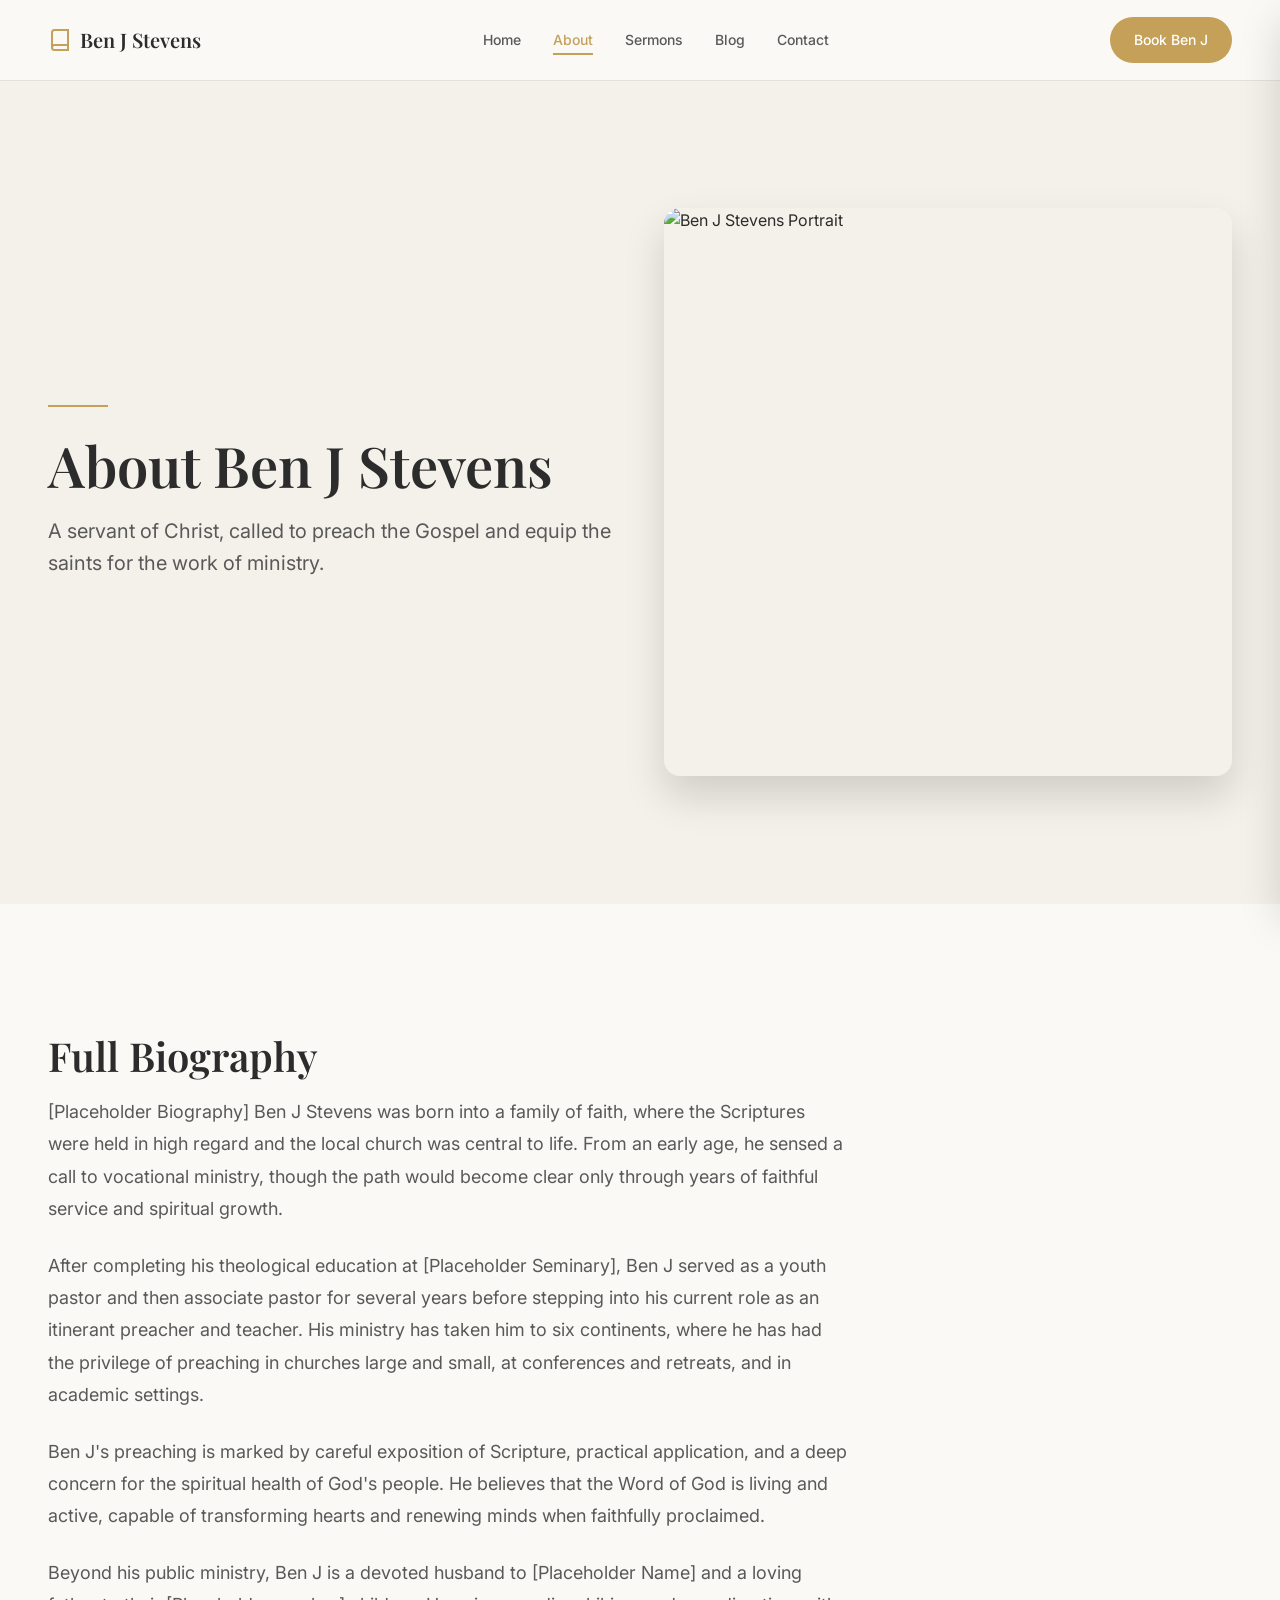
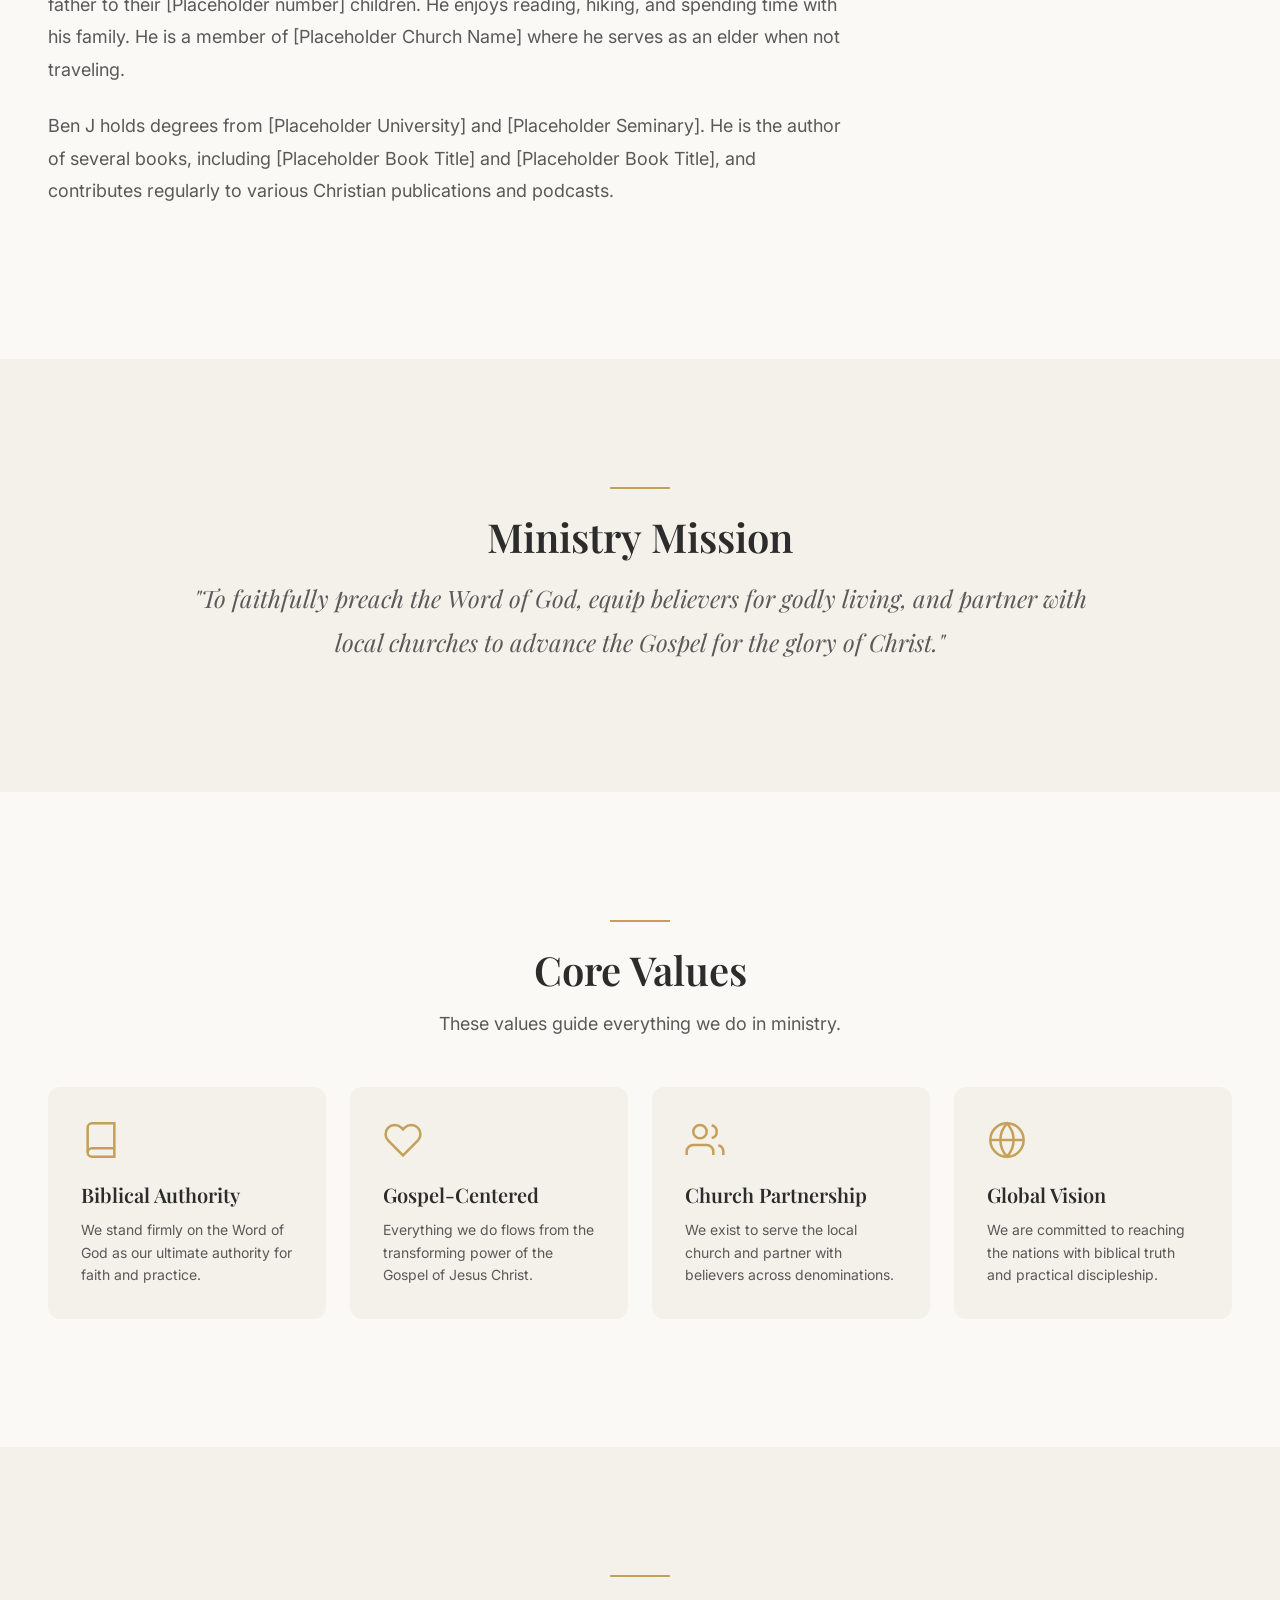
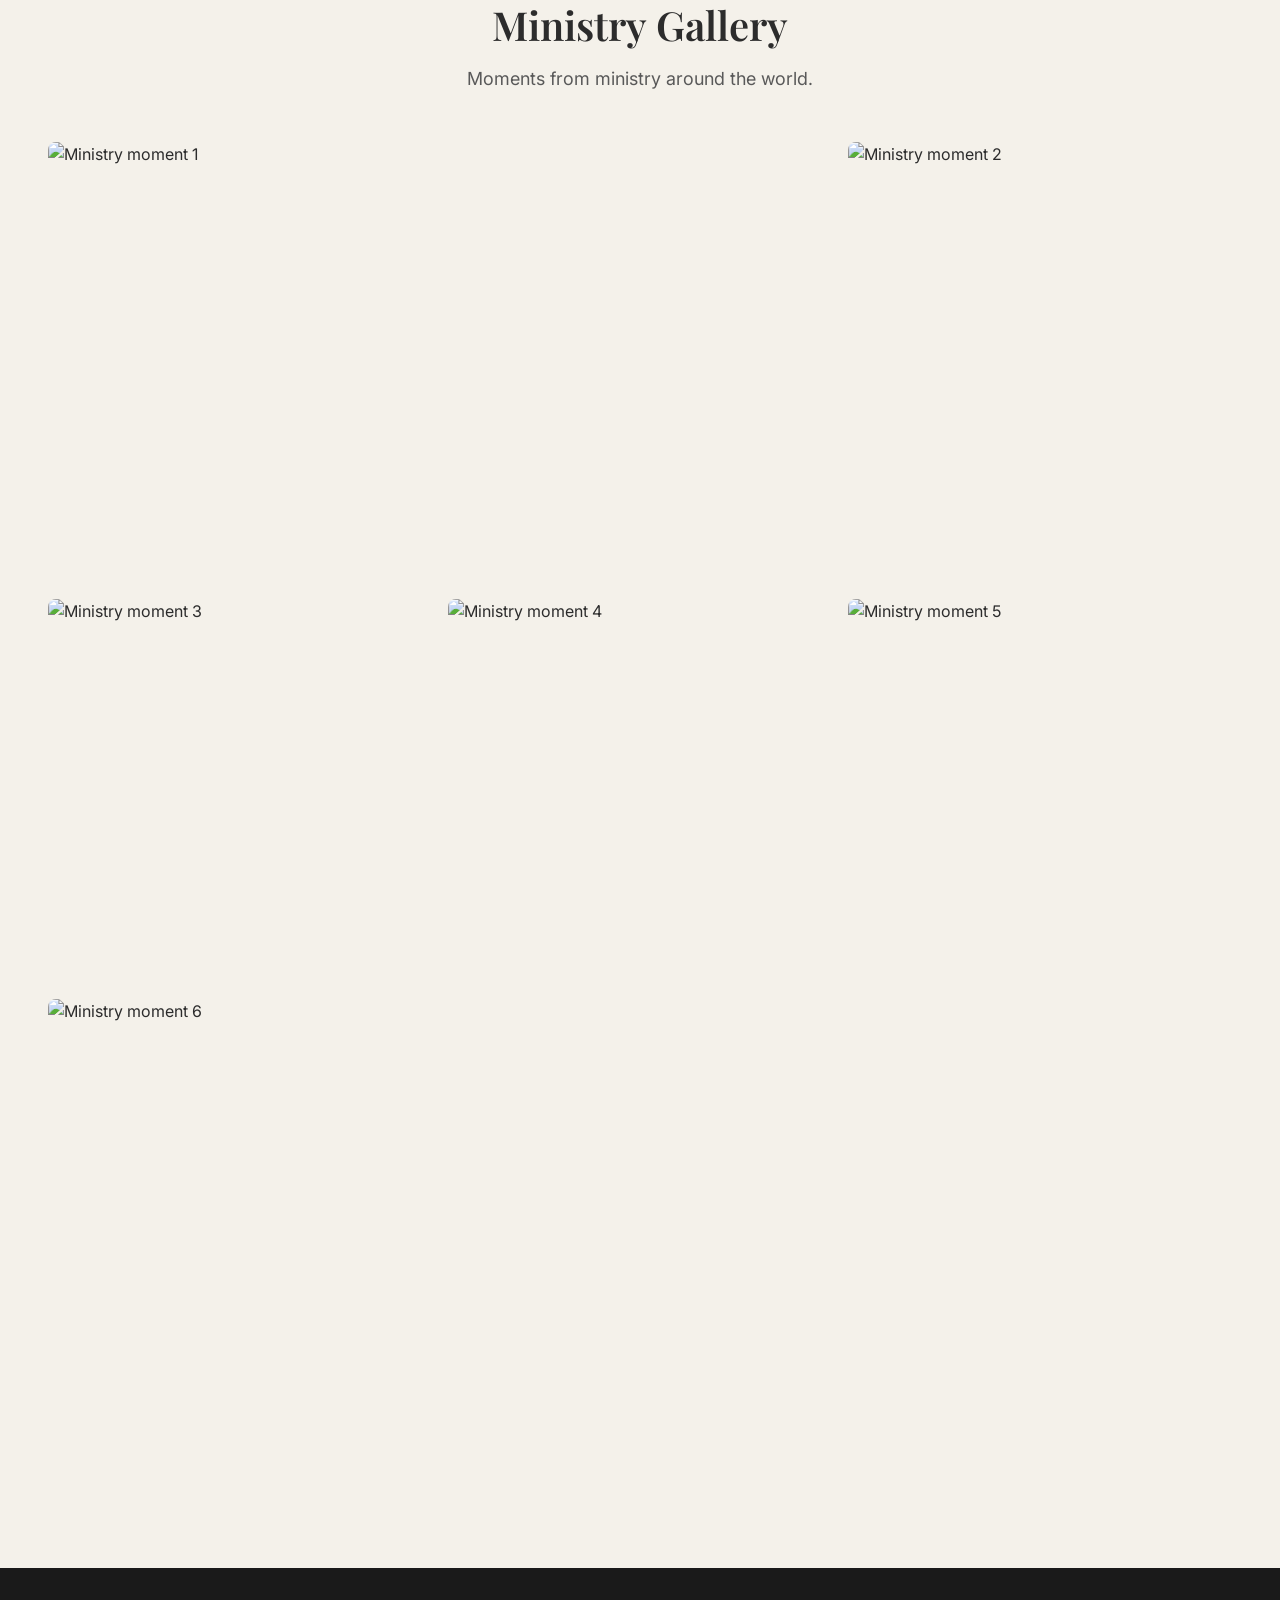
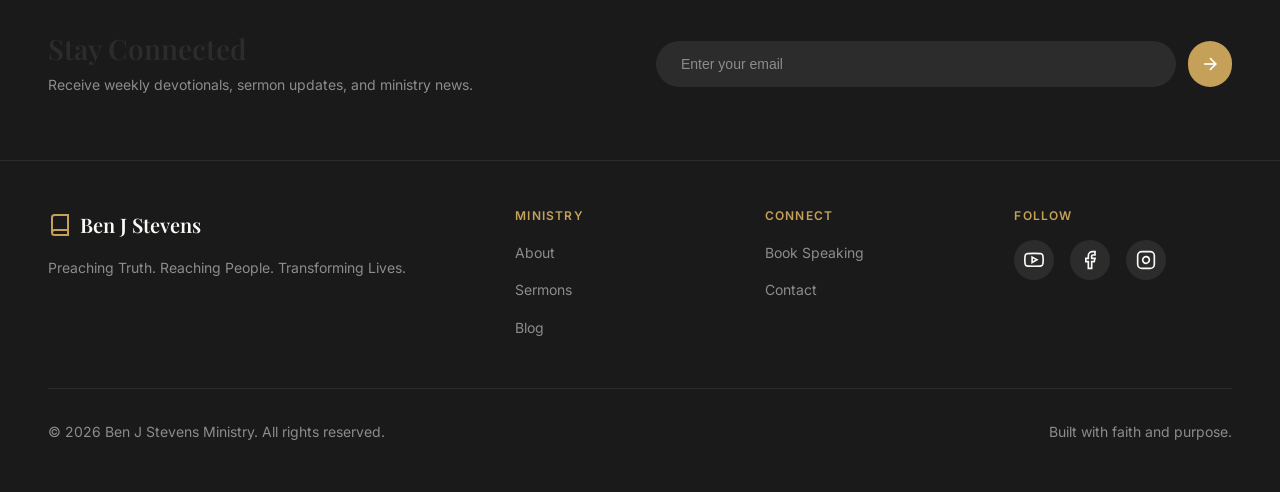
==== about.html @ 63925db5 "Add files via upload" ====
<!DOCTYPE html>
<html lang="en">
<head>
    <meta charset="UTF-8">
    <meta name="viewport" content="width=device-width, initial-scale=1.0">
    <meta name="description" content="Learn about Ben J Stevens - A servant of Christ, called to preach the Gospel and equip the saints for the work of ministry.">
    <title>About | Ben J Stevens Ministry</title>
    <link rel="stylesheet" href="styles.css">
    <link rel="preconnect" href="https://fonts.googleapis.com">
    <link rel="preconnect" href="https://fonts.gstatic.com" crossorigin>
    <link href="https://fonts.googleapis.com/css2?family=Playfair+Display:wght@400;500;600;700&family=Inter:wght@300;400;500;600;700&display=swap" rel="stylesheet">
</head>
<body>
    <!-- Header -->
    <header id="main-header" class="header header-solid">
        <div class="header-container">
            <a href="index.html" class="logo">
                <svg class="logo-icon" viewBox="0 0 24 24" fill="none" stroke="currentColor" stroke-width="2">
                    <path d="M4 19.5A2.5 2.5 0 0 1 6.5 17H20"></path>
                    <path d="M6.5 2H20v20H6.5A2.5 2.5 0 0 1 4 19.5v-15A2.5 2.5 0 0 1 6.5 2z"></path>
                </svg>
                <span>Ben J Stevens</span>
            </a>
            
            <nav class="nav-desktop">
                <a href="index.html" class="nav-link">Home</a>
                <a href="about.html" class="nav-link active">About</a>
                <a href="sermons.html" class="nav-link">Sermons</a>
                <a href="blog.html" class="nav-link">Blog</a>
                <a href="contact.html" class="nav-link">Contact</a>
            </nav>
            
            <a href="bookings.html" class="btn btn-primary btn-nav">Book Ben J</a>
            
            <button class="mobile-menu-btn" id="mobile-menu-btn" aria-label="Open menu">
                <svg viewBox="0 0 24 24" fill="none" stroke="currentColor" stroke-width="2">
                    <line x1="3" y1="12" x2="21" y2="12"></line>
                    <line x1="3" y1="6" x2="21" y2="6"></line>
                    <line x1="3" y1="18" x2="21" y2="18"></line>
                </svg>
            </button>
        </div>
    </header>
    
    <!-- Mobile Menu -->
    <div class="mobile-menu" id="mobile-menu">
        <div class="mobile-menu-content">
            <button class="mobile-menu-close" id="mobile-menu-close" aria-label="Close menu">
                <svg viewBox="0 0 24 24" fill="none" stroke="currentColor" stroke-width="2">
                    <line x1="18" y1="6" x2="6" y2="18"></line>
                    <line x1="6" y1="6" x2="18" y2="18"></line>
                </svg>
            </button>
            <nav class="mobile-nav">
                <a href="index.html" class="mobile-nav-link">Home</a>
                <a href="about.html" class="mobile-nav-link">About</a>
                <a href="sermons.html" class="mobile-nav-link">Sermons</a>
                <a href="blog.html" class="mobile-nav-link">Blog</a>
                <a href="contact.html" class="mobile-nav-link">Contact</a>
                <a href="bookings.html" class="btn btn-primary btn-full">Book Ben J</a>
            </nav>
        </div>
    </div>

    <main class="page-content">
        <!-- Hero Section -->
        <section class="page-hero bg-cream">
            <div class="container">
                <div class="page-hero-grid">
                    <div class="page-hero-content">
                        <div class="section-divider"></div>
                        <h1 class="page-title">About Ben J Stevens</h1>
                        <p class="page-subtitle">A servant of Christ, called to preach the Gospel and equip the saints for the work of ministry.</p>
                    </div>
                    <div class="page-hero-image">
                        <!-- REPLACE: Replace src with actual portrait image -->
                        <img src="images/profile-placeholder.jpg" alt="Ben J Stevens Portrait" class="hero-portrait">
                        <div class="hero-portrait-accent"></div>
                    </div>
                </div>
            </div>
        </section>

        <!-- Biography Section -->
        <section class="section bg-off-white">
            <div class="container">
                <div class="content-narrow">
                    <h2 class="section-title">Full Biography</h2>
                    <!-- REPLACE: Update biography text with actual content -->
                    <div class="prose">
                        <p>[Placeholder Biography] Ben J Stevens was born into a family of faith, where the Scriptures were held in high regard and the local church was central to life. From an early age, he sensed a call to vocational ministry, though the path would become clear only through years of faithful service and spiritual growth.</p>
                        
                        <p>After completing his theological education at [Placeholder Seminary], Ben J served as a youth pastor and then associate pastor for several years before stepping into his current role as an itinerant preacher and teacher. His ministry has taken him to six continents, where he has had the privilege of preaching in churches large and small, at conferences and retreats, and in academic settings.</p>
                        
                        <p>Ben J's preaching is marked by careful exposition of Scripture, practical application, and a deep concern for the spiritual health of God's people. He believes that the Word of God is living and active, capable of transforming hearts and renewing minds when faithfully proclaimed.</p>
                        
                        <p>Beyond his public ministry, Ben J is a devoted husband to [Placeholder Name] and a loving father to their [Placeholder number] children. He enjoys reading, hiking, and spending time with his family. He is a member of [Placeholder Church Name] where he serves as an elder when not traveling.</p>
                        
                        <p>Ben J holds degrees from [Placeholder University] and [Placeholder Seminary]. He is the author of several books, including [Placeholder Book Title] and [Placeholder Book Title], and contributes regularly to various Christian publications and podcasts.</p>
                    </div>
                </div>
            </div>
        </section>

        <!-- Mission Section -->
        <section class="section bg-cream">
            <div class="container">
                <div class="mission-content">
                    <div class="section-divider center"></div>
                    <h2 class="section-title center">Ministry Mission</h2>
                    <!-- REPLACE: Update mission statement if needed -->
                    <blockquote class="mission-quote">
                        "To faithfully preach the Word of God, equip believers for godly living, and partner with local churches to advance the Gospel for the glory of Christ."
                    </blockquote>
                </div>
            </div>
        </section>

        <!-- Values Section -->
        <section class="section bg-off-white">
            <div class="container">
                <div class="section-header">
                    <div class="section-divider center"></div>
                    <h2 class="section-title center">Core Values</h2>
                    <p class="section-subtitle">These values guide everything we do in ministry.</p>
                </div>
                
                <div class="values-grid">
                    <div class="value-card">
                        <svg class="value-icon" viewBox="0 0 24 24" fill="none" stroke="currentColor" stroke-width="1.5">
                            <path d="M4 19.5A2.5 2.5 0 0 1 6.5 17H20"></path>
                            <path d="M6.5 2H20v20H6.5A2.5 2.5 0 0 1 4 19.5v-15A2.5 2.5 0 0 1 6.5 2z"></path>
                        </svg>
                        <h3 class="value-title">Biblical Authority</h3>
                        <p class="value-text">We stand firmly on the Word of God as our ultimate authority for faith and practice.</p>
                    </div>
                    <div class="value-card">
                        <svg class="value-icon" viewBox="0 0 24 24" fill="none" stroke="currentColor" stroke-width="1.5">
                            <path d="M20.84 4.61a5.5 5.5 0 0 0-7.78 0L12 5.67l-1.06-1.06a5.5 5.5 0 0 0-7.78 7.78l1.06 1.06L12 21.23l7.78-7.78 1.06-1.06a5.5 5.5 0 0 0 0-7.78z"></path>
                        </svg>
                        <h3 class="value-title">Gospel-Centered</h3>
                        <p class="value-text">Everything we do flows from the transforming power of the Gospel of Jesus Christ.</p>
                    </div>
                    <div class="value-card">
                        <svg class="value-icon" viewBox="0 0 24 24" fill="none" stroke="currentColor" stroke-width="1.5">
                            <path d="M17 21v-2a4 4 0 0 0-4-4H5a4 4 0 0 0-4 4v2"></path>
                            <circle cx="9" cy="7" r="4"></circle>
                            <path d="M23 21v-2a4 4 0 0 0-3-3.87"></path>
                            <path d="M16 3.13a4 4 0 0 1 0 7.75"></path>
                        </svg>
                        <h3 class="value-title">Church Partnership</h3>
                        <p class="value-text">We exist to serve the local church and partner with believers across denominations.</p>
                    </div>
                    <div class="value-card">
                        <svg class="value-icon" viewBox="0 0 24 24" fill="none" stroke="currentColor" stroke-width="1.5">
                            <circle cx="12" cy="12" r="10"></circle>
                            <line x1="2" y1="12" x2="22" y2="12"></line>
                            <path d="M12 2a15.3 15.3 0 0 1 4 10 15.3 15.3 0 0 1-4 10 15.3 15.3 0 0 1-4-10 15.3 15.3 0 0 1 4-10z"></path>
                        </svg>
                        <h3 class="value-title">Global Vision</h3>
                        <p class="value-text">We are committed to reaching the nations with biblical truth and practical discipleship.</p>
                    </div>
                </div>
            </div>
        </section>

        <!-- Gallery Section -->
        <section class="section bg-cream">
            <div class="container">
                <div class="section-header">
                    <div class="section-divider center"></div>
                    <h2 class="section-title center">Ministry Gallery</h2>
                    <p class="section-subtitle">Moments from ministry around the world.</p>
                </div>
                
                <!-- REPLACE: Replace all gallery images with actual ministry photos -->
                <div class="gallery-grid">
                    <div class="gallery-item gallery-wide">
                        <img src="images/gallery-1.jpg" alt="Ministry moment 1">
                    </div>
                    <div class="gallery-item">
                        <img src="images/gallery-2.jpg" alt="Ministry moment 2">
                    </div>
                    <div class="gallery-item">
                        <img src="images/gallery-3.jpg" alt="Ministry moment 3">
                    </div>
                    <div class="gallery-item">
                        <img src="images/gallery-4.jpg" alt="Ministry moment 4">
                    </div>
                    <div class="gallery-item">
                        <img src="images/gallery-5.jpg" alt="Ministry moment 5">
                    </div>
                    <div class="gallery-item gallery-wide">
                        <img src="images/gallery-6.jpg" alt="Ministry moment 6">
                    </div>
                </div>
            </div>
        </section>
    </main>

    <!-- Footer -->
    <footer class="footer">
        <div class="footer-newsletter">
            <div class="container">
                <div class="newsletter-grid">
                    <div class="newsletter-content">
                        <h3 class="newsletter-title">Stay Connected</h3>
                        <p class="newsletter-text">Receive weekly devotionals, sermon updates, and ministry news.</p>
                    </div>
                    <form class="newsletter-form" id="footer-newsletter-form">
                        <input type="email" placeholder="Enter your email" class="newsletter-input" required>
                        <button type="submit" class="btn btn-primary btn-icon-only" aria-label="Subscribe">
                            <svg viewBox="0 0 24 24" fill="none" stroke="currentColor" stroke-width="2">
                                <line x1="5" y1="12" x2="19" y2="12"></line>
                                <polyline points="12 5 19 12 12 19"></polyline>
                            </svg>
                        </button>
                    </form>
                </div>
            </div>
        </div>
        
        <div class="footer-main">
            <div class="container">
                <div class="footer-grid">
                    <div class="footer-brand">
                        <a href="index.html" class="footer-logo">
                            <svg class="logo-icon" viewBox="0 0 24 24" fill="none" stroke="currentColor" stroke-width="2">
                                <path d="M4 19.5A2.5 2.5 0 0 1 6.5 17H20"></path>
                                <path d="M6.5 2H20v20H6.5A2.5 2.5 0 0 1 4 19.5v-15A2.5 2.5 0 0 1 6.5 2z"></path>
                            </svg>
                            <span>Ben J Stevens</span>
                        </a>
                        <p class="footer-tagline">Preaching Truth. Reaching People. Transforming Lives.</p>
                    </div>
                    
                    <div class="footer-links">
                        <h4 class="footer-heading">Ministry</h4>
                        <ul>
                            <li><a href="about.html">About</a></li>
                            <li><a href="sermons.html">Sermons</a></li>
                            <li><a href="blog.html">Blog</a></li>
                        </ul>
                    </div>
                    
                    <div class="footer-links">
                        <h4 class="footer-heading">Connect</h4>
                        <ul>
                            <li><a href="bookings.html">Book Speaking</a></li>
                            <li><a href="contact.html">Contact</a></li>
                        </ul>
                    </div>
                    
                    <div class="footer-social">
                        <h4 class="footer-heading">Follow</h4>
                        <div class="social-links">
                            <a href="https://youtube.com" target="_blank" rel="noopener noreferrer" class="social-link" aria-label="YouTube">
                                <svg viewBox="0 0 24 24" fill="none" stroke="currentColor" stroke-width="2">
                                    <path d="M22.54 6.42a2.78 2.78 0 0 0-1.94-2C18.88 4 12 4 12 4s-6.88 0-8.6.46a2.78 2.78 0 0 0-1.94 2A29 29 0 0 0 1 11.75a29 29 0 0 0 .46 5.33A2.78 2.78 0 0 0 3.4 19c1.72.46 8.6.46 8.6.46s6.88 0 8.6-.46a2.78 2.78 0 0 0 1.94-2 29 29 0 0 0 .46-5.25 29 29 0 0 0-.46-5.33z"></path>
                                    <polygon points="9.75 15.02 15.5 11.75 9.75 8.48 9.75 15.02"></polygon>
                                </svg>
                            </a>
                            <a href="https://facebook.com" target="_blank" rel="noopener noreferrer" class="social-link" aria-label="Facebook">
                                <svg viewBox="0 0 24 24" fill="none" stroke="currentColor" stroke-width="2">
                                    <path d="M18 2h-3a5 5 0 0 0-5 5v3H7v4h3v8h4v-8h3l1-4h-4V7a1 1 0 0 1 1-1h3z"></path>
                                </svg>
                            </a>
                            <a href="https://instagram.com" target="_blank" rel="noopener noreferrer" class="social-link" aria-label="Instagram">
                                <svg viewBox="0 0 24 24" fill="none" stroke="currentColor" stroke-width="2">
                                    <rect x="2" y="2" width="20" height="20" rx="5" ry="5"></rect>
                                    <path d="M16 11.37A4 4 0 1 1 12.63 8 4 4 0 0 1 16 11.37z"></path>
                                    <line x1="17.5" y1="6.5" x2="17.51" y2="6.5"></line>
                                </svg>
                            </a>
                        </div>
                    </div>
                </div>
                
                <div class="footer-bottom">
                    <p>&copy; <span id="current-year"></span> Ben J Stevens Ministry. All rights reserved.</p>
                    <p>Built with faith and purpose.</p>
                </div>
            </div>
        </div>
    </footer>

    <div id="toast-container"></div>
    <script src="script.js"></script>
</body>
</html>
---- styles.css ----
/* ============================================
   BEN J STEVENS MINISTRY - STYLES.CSS
   ============================================ */

/* === CSS Variables === */
:root {
    --gold: #C5A059;
    --gold-dark: #B08D45;
    --warm-stone: #E6E1D6;
    --off-white: #FAF9F6;
    --cream: #F4F1EA;
    --charcoal: #1A1A1A;
    --text-primary: #2C2C2C;
    --text-secondary: #595959;
    --text-muted: #8C8C8C;
    --white: #ffffff;
    --border: #E6E1D6;
    
    --font-serif: 'Playfair Display', Georgia, serif;
    --font-sans: 'Inter', -apple-system, BlinkMacSystemFont, sans-serif;
    
    --shadow-sm: 0 1px 2px rgba(0, 0, 0, 0.05);
    --shadow-md: 0 4px 6px rgba(0, 0, 0, 0.07);
    --shadow-lg: 0 10px 25px rgba(0, 0, 0, 0.1);
    --shadow-xl: 0 20px 40px rgba(0, 0, 0, 0.15);
}

/* === Reset & Base === */
*, *::before, *::after {
    box-sizing: border-box;
    margin: 0;
    padding: 0;
}

html {
    scroll-behavior: smooth;
}

body {
    font-family: var(--font-sans);
    font-size: 16px;
    line-height: 1.6;
    color: var(--text-primary);
    background-color: var(--off-white);
    -webkit-font-smoothing: antialiased;
    -moz-osx-font-smoothing: grayscale;
}

h1, h2, h3, h4, h5, h6 {
    font-family: var(--font-serif);
    font-weight: 600;
    line-height: 1.2;
    color: var(--text-primary);
}

a {
    color: inherit;
    text-decoration: none;
}

img {
    max-width: 100%;
    height: auto;
    display: block;
}

ul {
    list-style: none;
}

/* === Utilities === */
.container {
    max-width: 1280px;
    margin: 0 auto;
    padding: 0 1.5rem;
}

@media (min-width: 768px) {
    .container {
        padding: 0 3rem;
    }
}

.text-center { text-align: center; }
.text-gold { color: var(--gold); }

.bg-off-white { background-color: var(--off-white); }
.bg-cream { background-color: var(--cream); }
.bg-charcoal { background-color: var(--charcoal); }

.section {
    padding: 5rem 0;
}

@media (min-width: 768px) {
    .section {
        padding: 8rem 0;
    }
}

.section-divider {
    width: 60px;
    height: 2px;
    background-color: var(--gold);
    margin-bottom: 1.5rem;
}

.section-divider.center {
    margin-left: auto;
    margin-right: auto;
}

.section-title {
    font-size: 2rem;
    margin-bottom: 1rem;
}

@media (min-width: 768px) {
    .section-title {
        font-size: 2.5rem;
    }
}

.section-title.center {
    text-align: center;
}

.section-subtitle {
    font-size: 1.125rem;
    color: var(--text-secondary);
    max-width: 600px;
    text-align: center;
    margin: 0 auto;
}

.section-header {
    margin-bottom: 3rem;
}

.section-cta {
    text-align: center;
    margin-top: 3rem;
}

/* === Animations === */
@keyframes fadeInUp {
    from {
        opacity: 0;
        transform: translateY(20px);
    }
    to {
        opacity: 1;
        transform: translateY(0);
    }
}

.animate-fade-in {
    animation: fadeInUp 0.6s ease-out forwards;
}

.delay-1 { animation-delay: 0.1s; }
.delay-2 { animation-delay: 0.2s; }
.delay-3 { animation-delay: 0.3s; }

/* === Buttons === */
.btn {
    display: inline-flex;
    align-items: center;
    justify-content: center;
    gap: 0.5rem;
    padding: 0.75rem 1.5rem;
    font-family: var(--font-sans);
    font-size: 0.875rem;
    font-weight: 500;
    border-radius: 9999px;
    border: none;
    cursor: pointer;
    transition: background-color 0.3s ease, transform 0.3s ease, box-shadow 0.3s ease;
}

.btn-primary {
    background-color: var(--gold);
    color: var(--white);
}

.btn-primary:hover {
    background-color: var(--gold-dark);
    transform: scale(1.02);
}

.btn-outline {
    background-color: transparent;
    border: 2px solid var(--gold);
    color: var(--gold);
}

.btn-outline:hover {
    background-color: var(--gold);
    color: var(--white);
}

.btn-lg {
    padding: 1rem 2rem;
    font-size: 1rem;
}

.btn-full {
    width: 100%;
}

.btn-nav {
    display: none;
}

@media (min-width: 768px) {
    .btn-nav {
        display: inline-flex;
    }
}

.btn-icon {
    width: 1.25rem;
    height: 1.25rem;
}

.btn-icon-right {
    width: 1.25rem;
    height: 1.25rem;
    transition: transform 0.3s ease;
}

.btn:hover .btn-icon-right {
    transform: translateX(4px);
}

.btn-icon-only {
    padding: 0.75rem;
}

.btn-icon-only svg {
    width: 1.25rem;
    height: 1.25rem;
}

.btn-lift:hover {
    transform: translateY(-2px);
    box-shadow: 0 8px 25px rgba(197, 160, 89, 0.3);
}

/* === Header === */
.header {
    position: fixed;
    top: 0;
    left: 0;
    right: 0;
    z-index: 100;
    transition: background-color 0.3s ease, box-shadow 0.3s ease;
}

.header.scrolled,
.header-solid {
    background-color: rgba(250, 249, 246, 0.95);
    backdrop-filter: blur(12px);
    -webkit-backdrop-filter: blur(12px);
    box-shadow: 0 1px 0 var(--border);
}

.header-container {
    max-width: 1280px;
    margin: 0 auto;
    padding: 0 1.5rem;
    display: flex;
    align-items: center;
    justify-content: space-between;
    height: 80px;
}

@media (min-width: 768px) {
    .header-container {
        padding: 0 3rem;
    }
}

.logo {
    display: flex;
    align-items: center;
    gap: 0.5rem;
}

.logo-icon {
    width: 24px;
    height: 24px;
    color: var(--gold);
    transition: transform 0.3s ease;
}

.logo:hover .logo-icon {
    transform: scale(1.1);
}

.logo span {
    font-family: var(--font-serif);
    font-size: 1.25rem;
    font-weight: 600;
    color: var(--text-primary);
}

.nav-desktop {
    display: none;
    align-items: center;
    gap: 2rem;
}

@media (min-width: 768px) {
    .nav-desktop {
        display: flex;
    }
}

.nav-link {
    font-size: 0.875rem;
    font-weight: 500;
    color: var(--text-secondary);
    position: relative;
    transition: color 0.3s ease;
}

.nav-link:hover,
.nav-link.active {
    color: var(--gold);
}

.nav-link::after {
    content: '';
    position: absolute;
    bottom: -4px;
    left: 0;
    width: 0;
    height: 2px;
    background-color: var(--gold);
    transition: width 0.3s ease;
}

.nav-link:hover::after,
.nav-link.active::after {
    width: 100%;
}

.mobile-menu-btn {
    display: flex;
    align-items: center;
    justify-content: center;
    width: 40px;
    height: 40px;
    background: none;
    border: none;
    cursor: pointer;
}

@media (min-width: 768px) {
    .mobile-menu-btn {
        display: none;
    }
}

.mobile-menu-btn svg {
    width: 24px;
    height: 24px;
    color: var(--text-primary);
}

/* === Mobile Menu === */
.mobile-menu {
    position: fixed;
    top: 0;
    right: 0;
    bottom: 0;
    width: 280px;
    background-color: var(--off-white);
    z-index: 200;
    transform: translateX(100%);
    transition: transform 0.3s ease;
    box-shadow: var(--shadow-xl);
}

.mobile-menu.open {
    transform: translateX(0);
}

.mobile-menu-content {
    padding: 2rem 1.5rem;
}

.mobile-menu-close {
    position: absolute;
    top: 1rem;
    right: 1rem;
    width: 40px;
    height: 40px;
    display: flex;
    align-items: center;
    justify-content: center;
    background: none;
    border: none;
    cursor: pointer;
}

.mobile-menu-close svg {
    width: 24px;
    height: 24px;
    color: var(--text-primary);
}

.mobile-nav {
    display: flex;
    flex-direction: column;
    gap: 1.5rem;
    margin-top: 3rem;
}

.mobile-nav-link {
    font-size: 1.125rem;
    font-weight: 500;
    color: var(--text-secondary);
    transition: color 0.3s ease;
}

.mobile-nav-link:hover {
    color: var(--gold);
}

.mobile-menu-overlay {
    position: fixed;
    inset: 0;
    background-color: rgba(0, 0, 0, 0.5);
    z-index: 150;
    opacity: 0;
    visibility: hidden;
    transition: opacity 0.3s ease, visibility 0.3s ease;
}

.mobile-menu-overlay.open {
    opacity: 1;
    visibility: visible;
}

/* === Hero Section === */
.hero {
    position: relative;
    min-height: 90vh;
    display: flex;
    align-items: center;
    justify-content: center;
    overflow: hidden;
    /* REPLACE: Update this background image URL */
    background-image: url('images/hero-bg.jpg');
    background-size: cover;
    background-position: center;
}

.hero-overlay {
    position: absolute;
    inset: 0;
    background: linear-gradient(
        to bottom,
        rgba(250, 249, 246, 0.1) 0%,
        rgba(250, 249, 246, 0.6) 50%,
        rgba(250, 249, 246, 0.95) 100%
    );
}

.hero-content {
    position: relative;
    z-index: 10;
    max-width: 900px;
    padding: 0 1.5rem;
    text-align: center;
}

.hero-title {
    font-size: 2.5rem;
    font-weight: 600;
    line-height: 1.1;
    margin-bottom: 1.5rem;
    letter-spacing: -0.02em;
}

@media (min-width: 768px) {
    .hero-title {
        font-size: 4rem;
    }
}

@media (min-width: 1024px) {
    .hero-title {
        font-size: 5rem;
    }
}

.hero-subtitle {
    font-size: 1.125rem;
    color: var(--text-secondary);
    max-width: 600px;
    margin: 0 auto 2.5rem;
}

@media (min-width: 768px) {
    .hero-subtitle {
        font-size: 1.25rem;
    }
}

.hero-buttons {
    display: flex;
    flex-direction: column;
    gap: 1rem;
    justify-content: center;
}

@media (min-width: 640px) {
    .hero-buttons {
        flex-direction: row;
    }
}

.scroll-indicator {
    position: absolute;
    bottom: 2rem;
    left: 50%;
    transform: translateX(-50%);
    animation: bounce 2s infinite;
}

@keyframes bounce {
    0%, 20%, 50%, 80%, 100% { transform: translateX(-50%) translateY(0); }
    40% { transform: translateX(-50%) translateY(-10px); }
    60% { transform: translateX(-50%) translateY(-5px); }
}

.scroll-mouse {
    width: 24px;
    height: 40px;
    border: 2px solid var(--gold);
    border-radius: 9999px;
    display: flex;
    justify-content: center;
    padding-top: 8px;
}

.scroll-dot {
    width: 6px;
    height: 12px;
    background-color: var(--gold);
    border-radius: 9999px;
}

/* === Bio Section === */
.bio-grid {
    display: grid;
    gap: 3rem;
    align-items: center;
}

@media (min-width: 768px) {
    .bio-grid {
        grid-template-columns: 1fr 1fr;
        gap: 5rem;
    }
}

.bio-image-wrapper {
    position: relative;
}

.bio-image {
    width: 100%;
    aspect-ratio: 4 / 5;
    object-fit: cover;
    border-radius: 1rem;
    box-shadow: var(--shadow-lg);
}

.bio-image-accent {
    position: absolute;
    bottom: -1.5rem;
    right: -1.5rem;
    width: 8rem;
    height: 8rem;
    background-color: rgba(197, 160, 89, 0.1);
    border-radius: 1rem;
    z-index: -1;
}

.bio-content {
    padding-top: 1rem;
}

.bio-text {
    font-size: 1.125rem;
    color: var(--text-secondary);
    line-height: 1.8;
    margin-bottom: 1.5rem;
}

.link-arrow {
    display: inline-flex;
    align-items: center;
    gap: 0.5rem;
    color: var(--gold);
    font-weight: 500;
    transition: gap 0.3s ease;
}

.link-arrow:hover {
    gap: 0.75rem;
}

.link-arrow-icon {
    width: 1rem;
    height: 1rem;
    transition: transform 0.3s ease;
}

.link-arrow:hover .link-arrow-icon {
    transform: translateX(4px);
}

/* === Video Section === */
.video-wrapper {
    max-width: 900px;
    margin: 0 auto;
}

.video-container {
    position: relative;
    padding-bottom: 56.25%;
    height: 0;
    overflow: hidden;
    border-radius: 1rem;
    box-shadow: var(--shadow-xl);
    background-color: var(--charcoal);
}

.video-container iframe {
    position: absolute;
    top: 0;
    left: 0;
    width: 100%;
    height: 100%;
}

.video-info {
    text-align: center;
    margin-top: 1.5rem;
}

.video-title {
    font-size: 1.5rem;
    margin-bottom: 0.5rem;
}

.video-series {
    color: var(--text-muted);
}

/* === Speaking CTA Section === */
.speaking-cta {
    position: relative;
    padding: 6rem 0;
    overflow: hidden;
    /* REPLACE: Update this background image URL */
    background-image: url('images/speaking-bg.jpg');
    background-size: cover;
    background-position: center;
}

@media (min-width: 768px) {
    .speaking-cta {
        padding: 8rem 0;
    }
}

.speaking-cta-overlay {
    position: absolute;
    inset: 0;
    background: linear-gradient(
        to bottom,
        rgba(26, 26, 26, 0.4) 0%,
        rgba(26, 26, 26, 0.7) 100%
    );
}

.speaking-cta-content {
    position: relative;
    z-index: 10;
    max-width: 900px;
    margin: 0 auto;
    padding: 0 1.5rem;
    text-align: center;
}

.speaking-cta-icon {
    width: 3rem;
    height: 3rem;
    margin: 0 auto 1.5rem;
    color: var(--gold);
}

.speaking-cta-icon svg {
    width: 100%;
    height: 100%;
}

.speaking-cta-title {
    font-size: 2rem;
    color: var(--white);
    margin-bottom: 1.5rem;
}

@media (min-width: 768px) {
    .speaking-cta-title {
        font-size: 3rem;
    }
}

.speaking-cta-text {
    font-size: 1.125rem;
    color: rgba(255, 255, 255, 0.8);
    max-width: 600px;
    margin: 0 auto 2.5rem;
}

/* === Stats Section === */
.stats-grid {
    display: grid;
    grid-template-columns: repeat(2, 1fr);
    gap: 2rem;
    text-align: center;
}

@media (min-width: 768px) {
    .stats-grid {
        grid-template-columns: repeat(4, 1fr);
    }
}

.stat-item {
    padding: 1.5rem;
}

.stat-number {
    display: block;
    font-family: var(--font-serif);
    font-size: 2.5rem;
    color: var(--gold);
    margin-bottom: 0.5rem;
}

@media (min-width: 768px) {
    .stat-number {
        font-size: 3rem;
    }
}

.stat-label {
    color: var(--text-secondary);
    font-size: 0.875rem;
}

/* === Footer === */
.footer {
    background-color: var(--charcoal);
    color: var(--off-white);
}

.footer-newsletter {
    border-bottom: 1px solid #2C2C2C;
    padding: 4rem 0;
}

.newsletter-grid {
    display: grid;
    gap: 2rem;
    align-items: center;
}

@media (min-width: 768px) {
    .newsletter-grid {
        grid-template-columns: 1fr 1fr;
    }
}

.newsletter-title {
    font-size: 1.5rem;
    margin-bottom: 0.5rem;
}

@media (min-width: 768px) {
    .newsletter-title {
        font-size: 1.75rem;
    }
}

.newsletter-text {
    color: var(--text-muted);
    font-size: 0.875rem;
}

.newsletter-form {
    display: flex;
    gap: 0.75rem;
}

.newsletter-input {
    flex: 1;
    padding: 0.875rem 1.5rem;
    background-color: #2C2C2C;
    border: 1px solid #2C2C2C;
    border-radius: 9999px;
    color: var(--off-white);
    font-size: 0.875rem;
    transition: border-color 0.3s ease;
}

.newsletter-input::placeholder {
    color: var(--text-muted);
}

.newsletter-input:focus {
    outline: none;
    border-color: var(--gold);
}

.footer-main {
    padding: 3rem 0;
}

.footer-grid {
    display: grid;
    grid-template-columns: repeat(2, 1fr);
    gap: 2rem;
}

@media (min-width: 768px) {
    .footer-grid {
        grid-template-columns: 2fr 1fr 1fr 1fr;
    }
}

.footer-brand {
    grid-column: span 2;
}

@media (min-width: 768px) {
    .footer-brand {
        grid-column: span 1;
    }
}

.footer-logo {
    display: inline-flex;
    align-items: center;
    gap: 0.5rem;
    margin-bottom: 1rem;
}

.footer-logo .logo-icon {
    color: var(--gold);
}

.footer-logo span {
    font-family: var(--font-serif);
    font-size: 1.25rem;
    font-weight: 600;
}

.footer-tagline {
    color: var(--text-muted);
    font-size: 0.875rem;
}

.footer-heading {
    font-family: var(--font-sans);
    font-size: 0.75rem;
    font-weight: 600;
    text-transform: uppercase;
    letter-spacing: 0.1em;
    color: var(--gold);
    margin-bottom: 1rem;
}

.footer-links ul {
    display: flex;
    flex-direction: column;
    gap: 0.75rem;
}

.footer-links a {
    color: var(--text-muted);
    font-size: 0.875rem;
    transition: color 0.3s ease;
}

.footer-links a:hover {
    color: var(--off-white);
}

.social-links {
    display: flex;
    gap: 1rem;
}

.social-link {
    width: 40px;
    height: 40px;
    display: flex;
    align-items: center;
    justify-content: center;
    background-color: #2C2C2C;
    border-radius: 50%;
    transition: background-color 0.3s ease;
}

.social-link:hover {
    background-color: var(--gold);
}

.social-link svg {
    width: 20px;
    height: 20px;
}

.footer-bottom {
    border-top: 1px solid #2C2C2C;
    margin-top: 3rem;
    padding-top: 2rem;
    display: flex;
    flex-direction: column;
    gap: 0.5rem;
    text-align: center;
}

@media (min-width: 768px) {
    .footer-bottom {
        flex-direction: row;
        justify-content: space-between;
    }
}

.footer-bottom p {
    color: var(--text-muted);
    font-size: 0.875rem;
}

/* === Toast Notifications === */
#toast-container {
    position: fixed;
    bottom: 1.5rem;
    right: 1.5rem;
    z-index: 1000;
    display: flex;
    flex-direction: column;
    gap: 0.75rem;
}

.toast {
    background-color: var(--off-white);
    border: 1px solid var(--border);
    border-radius: 0.5rem;
    padding: 1rem 1.5rem;
    box-shadow: var(--shadow-lg);
    max-width: 350px;
    animation: slideIn 0.3s ease;
}

@keyframes slideIn {
    from {
        opacity: 0;
        transform: translateX(100%);
    }
    to {
        opacity: 1;
        transform: translateX(0);
    }
}

.toast-title {
    font-weight: 600;
    color: var(--text-primary);
    margin-bottom: 0.25rem;
}

.toast-message {
    font-size: 0.875rem;
    color: var(--text-secondary);
}

/* === Page Content === */
.page-content {
    padding-top: 80px;
}

.page-hero {
    padding: 5rem 0;
}

@media (min-width: 768px) {
    .page-hero {
        padding: 8rem 0;
    }
}

.page-hero-simple {
    padding: 4rem 0;
}

@media (min-width: 768px) {
    .page-hero-simple {
        padding: 6rem 0;
    }
}

.page-hero-grid {
    display: grid;
    gap: 3rem;
    align-items: center;
}

@media (min-width: 768px) {
    .page-hero-grid {
        grid-template-columns: 1fr 1fr;
    }
}

.page-title {
    font-size: 2.5rem;
    margin-bottom: 1rem;
}

@media (min-width: 768px) {
    .page-title {
        font-size: 3.5rem;
    }
}

.page-subtitle {
    font-size: 1.125rem;
    color: var(--text-secondary);
}

@media (min-width: 768px) {
    .page-subtitle {
        font-size: 1.25rem;
    }
}

.hero-portrait {
    width: 100%;
    aspect-ratio: 1;
    object-fit: cover;
    border-radius: 1rem;
    box-shadow: var(--shadow-xl);
}

.hero-portrait-accent {
    position: absolute;
    bottom: -1rem;
    left: -1rem;
    width: 6rem;
    height: 6rem;
    background-color: rgba(197, 160, 89, 0.2);
    border-radius: 0.75rem;
    z-index: -1;
}

/* === About Page === */
.content-narrow {
    max-width: 800px;
}

.prose {
    font-size: 1.125rem;
    color: var(--text-secondary);
    line-height: 1.8;
}

.prose p {
    margin-bottom: 1.5rem;
}

.mission-content {
    max-width: 900px;
    margin: 0 auto;
    text-align: center;
}

.mission-quote {
    font-family: var(--font-serif);
    font-size: 1.25rem;
    font-style: italic;
    color: var(--text-secondary);
    line-height: 1.8;
}

@media (min-width: 768px) {
    .mission-quote {
        font-size: 1.5rem;
    }
}

.values-grid {
    display: grid;
    gap: 1.5rem;
}

@media (min-width: 768px) {
    .values-grid {
        grid-template-columns: repeat(2, 1fr);
    }
}

@media (min-width: 1024px) {
    .values-grid {
        grid-template-columns: repeat(4, 1fr);
    }
}

.value-card {
    background-color: var(--cream);
    padding: 2rem;
    border-radius: 0.75rem;
    border: 1px solid transparent;
    transition: border-color 0.3s ease;
}

.value-card:hover {
    border-color: rgba(197, 160, 89, 0.2);
}

.value-icon {
    width: 2.5rem;
    height: 2.5rem;
    color: var(--gold);
    margin-bottom: 1rem;
}

.value-title {
    font-size: 1.25rem;
    margin-bottom: 0.75rem;
}

.value-text {
    color: var(--text-secondary);
    font-size: 0.875rem;
    line-height: 1.6;
}

.gallery-grid {
    display: grid;
    grid-template-columns: repeat(2, 1fr);
    gap: 1rem;
}

@media (min-width: 768px) {
    .gallery-grid {
        grid-template-columns: repeat(3, 1fr);
    }
}

.gallery-item {
    border-radius: 0.5rem;
    overflow: hidden;
}

.gallery-item img {
    width: 100%;
    height: 100%;
    object-fit: cover;
    transition: transform 0.5s ease;
}

.gallery-item:hover img {
    transform: scale(1.05);
}

.gallery-item.gallery-wide {
    grid-column: span 2;
}

.gallery-item:not(.gallery-wide) {
    aspect-ratio: 1;
}

.gallery-wide {
    aspect-ratio: 16 / 9;
}

/* === Sermons Page === */
.filter-section {
    padding: 2rem 0;
    border-bottom: 1px solid var(--border);
}

.filter-tabs {
    display: flex;
    flex-wrap: wrap;
    gap: 0.5rem;
    justify-content: center;
}

.filter-btn {
    padding: 0.5rem 1.5rem;
    font-family: var(--font-sans);
    font-size: 0.875rem;
    font-weight: 500;
    background-color: transparent;
    border: none;
    border-radius: 9999px;
    cursor: pointer;
    color: var(--text-secondary);
    transition: background-color 0.3s ease, color 0.3s ease;
}

.filter-btn:hover {
    background-color: var(--warm-stone);
    color: var(--text-primary);
}

.filter-btn.active {
    background-color: var(--gold);
    color: var(--white);
}

.sermons-grid {
    display: grid;
    gap: 2rem;
}

@media (min-width: 768px) {
    .sermons-grid {
        grid-template-columns: repeat(2, 1fr);
    }
}

@media (min-width: 1024px) {
    .sermons-grid {
        grid-template-columns: repeat(3, 1fr);
    }
}

.sermon-card {
    background-color: var(--white);
    border-radius: 0.75rem;
    overflow: hidden;
    border: 1px solid var(--border);
    transition: border-color 0.3s ease, box-shadow 0.3s ease;
    cursor: pointer;
}

.sermon-card:hover {
    border-color: rgba(197, 160, 89, 0.5);
    box-shadow: 0 8px 30px rgba(0, 0, 0, 0.06);
}

.sermon-thumbnail {
    position: relative;
    aspect-ratio: 16 / 9;
    overflow: hidden;
}

.sermon-thumbnail img {
    width: 100%;
    height: 100%;
    object-fit: cover;
    transition: transform 0.5s ease;
}

.sermon-card:hover .sermon-thumbnail img {
    transform: scale(1.05);
}

.sermon-play-overlay {
    position: absolute;
    inset: 0;
    background-color: rgba(0, 0, 0, 0.3);
    display: flex;
    align-items: center;
    justify-content: center;
    opacity: 0;
    transition: opacity 0.3s ease;
}

.sermon-card:hover .sermon-play-overlay {
    opacity: 1;
}

.sermon-play-overlay svg {
    width: 4rem;
    height: 4rem;
    color: var(--white);
}

.sermon-badge {
    position: absolute;
    top: 0.75rem;
    left: 0.75rem;
    padding: 0.25rem 0.75rem;
    background-color: var(--gold);
    color: var(--white);
    font-size: 0.75rem;
    font-weight: 500;
    border-radius: 9999px;
    text-transform: capitalize;
}

.sermon-content {
    padding: 1.5rem;
}

.sermon-series {
    color: var(--gold);
    font-size: 0.875rem;
    font-weight: 500;
    margin-bottom: 0.5rem;
}

.sermon-title {
    font-size: 1.25rem;
    margin-bottom: 0.75rem;
    transition: color 0.3s ease;
}

.sermon-card:hover .sermon-title {
    color: var(--gold);
}

.sermon-meta,
.post-meta {
    display: flex;
    gap: 1rem;
    color: var(--text-muted);
    font-size: 0.875rem;
}

.meta-icon {
    width: 1rem;
    height: 1rem;
    vertical-align: middle;
    margin-right: 0.25rem;
}

.series-grid {
    display: grid;
    gap: 1.5rem;
}

@media (min-width: 768px) {
    .series-grid {
        grid-template-columns: repeat(3, 1fr);
    }
}

.series-card {
    position: relative;
    border-radius: 0.75rem;
    overflow: hidden;
    aspect-ratio: 3 / 4;
    cursor: pointer;
}

.series-card img {
    width: 100%;
    height: 100%;
    object-fit: cover;
    transition: transform 0.5s ease;
}

.series-card:hover img {
    transform: scale(1.05);
}

.series-overlay {
    position: absolute;
    inset: 0;
    background: linear-gradient(to top, rgba(0, 0, 0, 0.8) 0%, rgba(0, 0, 0, 0.3) 50%, transparent 100%);
}

.series-content {
    position: absolute;
    bottom: 0;
    left: 0;
    right: 0;
    padding: 1.5rem;
}

.series-title {
    font-size: 1.5rem;
    color: var(--white);
    margin-bottom: 0.5rem;
}

.series-episodes {
    color: rgba(255, 255, 255, 0.7);
    font-size: 0.875rem;
}

/* === Bookings Page === */
.booking-hero {
    position: relative;
    padding: 8rem 0;
    overflow: hidden;
    /* REPLACE: Update this background image URL */
    background-image: url('images/booking-bg.jpg');
    background-size: cover;
    background-position: center;
}

.booking-hero-overlay {
    position: absolute;
    inset: 0;
    background-color: rgba(26, 26, 26, 0.7);
}

.booking-hero-content {
    position: relative;
    z-index: 10;
    max-width: 900px;
    margin: 0 auto;
    padding: 0 1.5rem;
    text-align: center;
}

.booking-hero-icon {
    width: 4rem;
    height: 4rem;
    background-color: rgba(197, 160, 89, 0.2);
    border-radius: 50%;
    display: flex;
    align-items: center;
    justify-content: center;
    margin: 0 auto 1.5rem;
}

.booking-hero-icon svg {
    width: 2rem;
    height: 2rem;
    color: var(--gold);
}

.booking-hero-title {
    font-size: 2rem;
    color: var(--white);
    margin-bottom: 1.5rem;
}

@media (min-width: 768px) {
    .booking-hero-title {
        font-size: 3rem;
    }
}

.booking-hero-text {
    font-size: 1.125rem;
    color: rgba(255, 255, 255, 0.7);
    max-width: 600px;
    margin: 0 auto 2.5rem;
}

.topics-grid {
    display: grid;
    gap: 1.5rem;
}

@media (min-width: 768px) {
    .topics-grid {
        grid-template-columns: repeat(2, 1fr);
    }
}

.topic-card {
    background-color: var(--cream);
    padding: 2rem;
    border-radius: 0.75rem;
    border: 1px solid transparent;
    transition: border-color 0.3s ease;
}

.topic-card:hover {
    border-color: rgba(197, 160, 89, 0.2);
}

.topic-icon {
    width: 2.5rem;
    height: 2.5rem;
    color: var(--gold);
    margin-bottom: 1rem;
}

.topic-title {
    font-size: 1.25rem;
    margin-bottom: 0.75rem;
}

.topic-text {
    color: var(--text-secondary);
    line-height: 1.6;
}

.expect-grid {
    display: grid;
    gap: 3rem;
    align-items: center;
}

@media (min-width: 768px) {
    .expect-grid {
        grid-template-columns: 1fr 1fr;
    }
}

.expect-intro {
    font-size: 1.125rem;
    color: var(--text-secondary);
    margin-bottom: 2rem;
}

.expect-list {
    display: flex;
    flex-direction: column;
    gap: 1rem;
}

.expect-list li {
    display: flex;
    align-items: flex-start;
    gap: 0.75rem;
    color: var(--text-secondary);
}

.check-icon {
    width: 1.25rem;
    height: 1.25rem;
    color: var(--gold);
    flex-shrink: 0;
    margin-top: 0.125rem;
}

.expect-image {
    position: relative;
}

.expect-image img {
    width: 100%;
    aspect-ratio: 4 / 3;
    object-fit: cover;
    border-radius: 1rem;
    box-shadow: var(--shadow-lg);
}

.expect-image-accent {
    position: absolute;
    bottom: -1rem;
    right: -1rem;
    width: 6rem;
    height: 6rem;
    background-color: rgba(197, 160, 89, 0.2);
    border-radius: 0.75rem;
    z-index: -1;
}

/* === Modal === */
.modal-overlay {
    position: fixed;
    inset: 0;
    background-color: rgba(0, 0, 0, 0.5);
    z-index: 200;
    display: flex;
    align-items: center;
    justify-content: center;
    padding: 1.5rem;
    opacity: 0;
    visibility: hidden;
    transition: opacity 0.3s ease, visibility 0.3s ease;
}

.modal-overlay.open {
    opacity: 1;
    visibility: visible;
}

.modal {
    background-color: var(--off-white);
    border-radius: 1rem;
    width: 100%;
    max-width: 500px;
    max-height: 90vh;
    overflow-y: auto;
    padding: 2rem;
    position: relative;
    transform: scale(0.95);
    transition: transform 0.3s ease;
}

.modal-overlay.open .modal {
    transform: scale(1);
}

.modal-close {
    position: absolute;
    top: 1rem;
    right: 1rem;
    width: 40px;
    height: 40px;
    display: flex;
    align-items: center;
    justify-content: center;
    background: none;
    border: none;
    cursor: pointer;
    border-radius: 50%;
    transition: background-color 0.3s ease;
}

.modal-close:hover {
    background-color: var(--warm-stone);
}

.modal-close svg {
    width: 20px;
    height: 20px;
    color: var(--text-primary);
}

.modal-header {
    margin-bottom: 1.5rem;
}

.modal-title {
    font-size: 1.5rem;
    margin-bottom: 0.5rem;
}

.modal-subtitle {
    color: var(--text-secondary);
    font-size: 0.875rem;
}

/* === Forms === */
.form-group {
    margin-bottom: 1.25rem;
}

.form-row {
    display: grid;
    gap: 1.25rem;
}

@media (min-width: 640px) {
    .form-row {
        grid-template-columns: repeat(2, 1fr);
    }
}

.form-label {
    display: block;
    font-size: 0.875rem;
    font-weight: 500;
    color: var(--text-secondary);
    margin-bottom: 0.5rem;
}

.form-input,
.form-textarea {
    width: 100%;
    padding: 0.875rem 1rem;
    background-color: var(--white);
    border: 1px solid var(--border);
    border-radius: 0.5rem;
    font-family: var(--font-sans);
    font-size: 1rem;
    color: var(--text-primary);
    transition: border-color 0.3s ease, box-shadow 0.3s ease;
}

.form-input::placeholder,
.form-textarea::placeholder {
    color: var(--text-muted);
}

.form-input:focus,
.form-textarea:focus {
    outline: none;
    border-color: var(--gold);
    box-shadow: 0 0 0 3px rgba(197, 160, 89, 0.1);
}

.form-textarea {
    resize: vertical;
    min-height: 120px;
}

/* === Contact Page === */
.contact-grid {
    display: grid;
    gap: 4rem;
}

@media (min-width: 1024px) {
    .contact-grid {
        grid-template-columns: 1fr 1fr;
    }
}

.contact-form-wrapper {
    max-width: 500px;
}

.contact-form {
    margin-top: 1.5rem;
}

.contact-info {
    margin-top: 1.5rem;
}

.contact-item {
    display: flex;
    gap: 1rem;
    margin-bottom: 2.5rem;
}

.contact-item-icon {
    width: 2.5rem;
    height: 2.5rem;
    background-color: rgba(197, 160, 89, 0.1);
    border-radius: 50%;
    display: flex;
    align-items: center;
    justify-content: center;
    flex-shrink: 0;
}

.contact-item-icon svg {
    width: 1.25rem;
    height: 1.25rem;
    color: var(--gold);
}

.contact-item-title {
    font-family: var(--font-sans);
    font-size: 1rem;
    font-weight: 500;
    margin-bottom: 0.25rem;
}

.contact-item-link {
    color: var(--text-secondary);
    transition: color 0.3s ease;
}

.contact-item-link:hover {
    color: var(--gold);
}

.contact-item-text {
    color: var(--text-secondary);
}

.contact-social-title {
    font-family: var(--font-sans);
    font-size: 1rem;
    font-weight: 500;
    margin-bottom: 1rem;
}

.contact-social-grid {
    display: flex;
    flex-direction: column;
    gap: 1rem;
}

.contact-social-card {
    display: flex;
    align-items: center;
    gap: 1rem;
    padding: 1rem;
    background-color: var(--cream);
    border-radius: 0.75rem;
    transition: background-color 0.3s ease;
}

.contact-social-card:hover {
    background-color: var(--warm-stone);
}

.contact-social-icon {
    width: 3rem;
    height: 3rem;
    background-color: var(--white);
    border-radius: 50%;
    display: flex;
    align-items: center;
    justify-content: center;
    transition: background-color 0.3s ease;
}

.contact-social-card:hover .contact-social-icon {
    background-color: var(--gold);
}

.contact-social-icon svg {
    width: 1.5rem;
    height: 1.5rem;
    color: var(--text-secondary);
    transition: color 0.3s ease;
}

.contact-social-card:hover .contact-social-icon svg {
    color: var(--white);
}

.contact-social-name {
    font-weight: 500;
    color: var(--text-primary);
}

.contact-social-handle {
    font-size: 0.875rem;
    color: var(--text-muted);
}

/* === Blog Page === */
.featured-post {
    display: grid;
    gap: 2rem;
    align-items: center;
}

@media (min-width: 768px) {
    .featured-post {
        grid-template-columns: 1fr 1fr;
        gap: 3rem;
    }
}

.featured-post-image {
    aspect-ratio: 4 / 3;
    border-radius: 1rem;
    overflow: hidden;
    box-shadow: var(--shadow-lg);
}

.featured-post-image img {
    width: 100%;
    height: 100%;
    object-fit: cover;
    transition: transform 0.5s ease;
}

.featured-post-image:hover img {
    transform: scale(1.05);
}

.post-badges {
    display: flex;
    gap: 0.5rem;
    margin-bottom: 1rem;
}

.badge {
    display: inline-block;
    padding: 0.25rem 0.75rem;
    font-size: 0.75rem;
    font-weight: 500;
    border-radius: 9999px;
}

.badge-gold {
    background-color: var(--gold);
    color: var(--white);
}

.badge-light {
    background-color: var(--cream);
    color: var(--text-secondary);
}

.featured-post-title {
    font-size: 1.75rem;
    margin-bottom: 1rem;
}

@media (min-width: 768px) {
    .featured-post-title {
        font-size: 2rem;
    }
}

.featured-post-excerpt {
    font-size: 1.125rem;
    color: var(--text-secondary);
    line-height: 1.8;
    margin-bottom: 1.5rem;
}

.blog-grid {
    display: grid;
    gap: 2rem;
}

@media (min-width: 768px) {
    .blog-grid {
        grid-template-columns: repeat(2, 1fr);
    }
}

@media (min-width: 1024px) {
    .blog-grid {
        grid-template-columns: repeat(3, 1fr);
    }
}

.blog-card {
    background-color: var(--white);
    border-radius: 0.75rem;
    overflow: hidden;
    border: 1px solid var(--border);
    transition: border-color 0.3s ease, box-shadow 0.3s ease;
}

.blog-card:hover {
    border-color: rgba(197, 160, 89, 0.5);
    box-shadow: 0 8px 30px rgba(0, 0, 0, 0.06);
}

.blog-card-image {
    aspect-ratio: 16 / 10;
    overflow: hidden;
}

.blog-card-image img {
    width: 100%;
    height: 100%;
    object-fit: cover;
    transition: transform 0.5s ease;
}

.blog-card:hover .blog-card-image img {
    transform: scale(1.05);
}

.blog-card-content {
    padding: 1.5rem;
}

.blog-card-content .badge {
    margin-bottom: 0.75rem;
}

.blog-card-title {
    font-size: 1.25rem;
    margin-bottom: 0.75rem;
    transition: color 0.3s ease;
    display: -webkit-box;
    -webkit-line-clamp: 2;
    -webkit-box-orient: vertical;
    overflow: hidden;
}

.blog-card:hover .blog-card-title {
    color: var(--gold);
}

.blog-card-excerpt {
    color: var(--text-secondary);
    font-size: 0.875rem;
    line-height: 1.6;
    margin-bottom: 1rem;
    display: -webkit-box;
    -webkit-line-clamp: 3;
    -webkit-box-orient: vertical;
    overflow: hidden;
}

.blog-card .post-meta {
    font-size: 0.75rem;
    justify-content: space-between;
}

.blog-newsletter-section {
    background-color: var(--charcoal);
    padding: 5rem 0;
}

.blog-newsletter-content {
    max-width: 600px;
    margin: 0 auto;
    text-align: center;
}

.blog-newsletter-title {
    font-size: 2rem;
    color: var(--white);
    margin-bottom: 1rem;
}

.blog-newsletter-text {
    color: rgba(255, 255, 255, 0.7);
    margin-bottom: 2rem;
}

.blog-newsletter-form {
    display: flex;
    flex-direction: column;
    gap: 1rem;
    justify-content: center;
}

@media (min-width: 640px) {
    .blog-newsletter-form {
        flex-direction: row;
    }
}

.newsletter-input-dark {
    flex: 1;
    max-width: 320px;
    padding: 0.875rem 1.5rem;
    background-color: #2C2C2C;
    border: 1px solid #2C2C2C;
    border-radius: 9999px;
    color: var(--off-white);
    font-size: 0.875rem;
    transition: border-color 0.3s ease;
}

.newsletter-input-dark::placeholder {
    color: var(--text-muted);
}

.newsletter-input-dark:focus {
    outline: none;
    border-color: var(--gold);
}

.blog-newsletter-note {
    color: rgba(255, 255, 255, 0.5);
    font-size: 0.875rem;
    margin-top: 1rem;
}

/* === Responsive Adjustments === */
@media (max-width: 767px) {
    .section-title {
        font-size: 1.75rem;
    }
    
    .page-title {
        font-size: 2rem;
    }
    
    .hero-title {
        font-size: 2rem;
    }
}
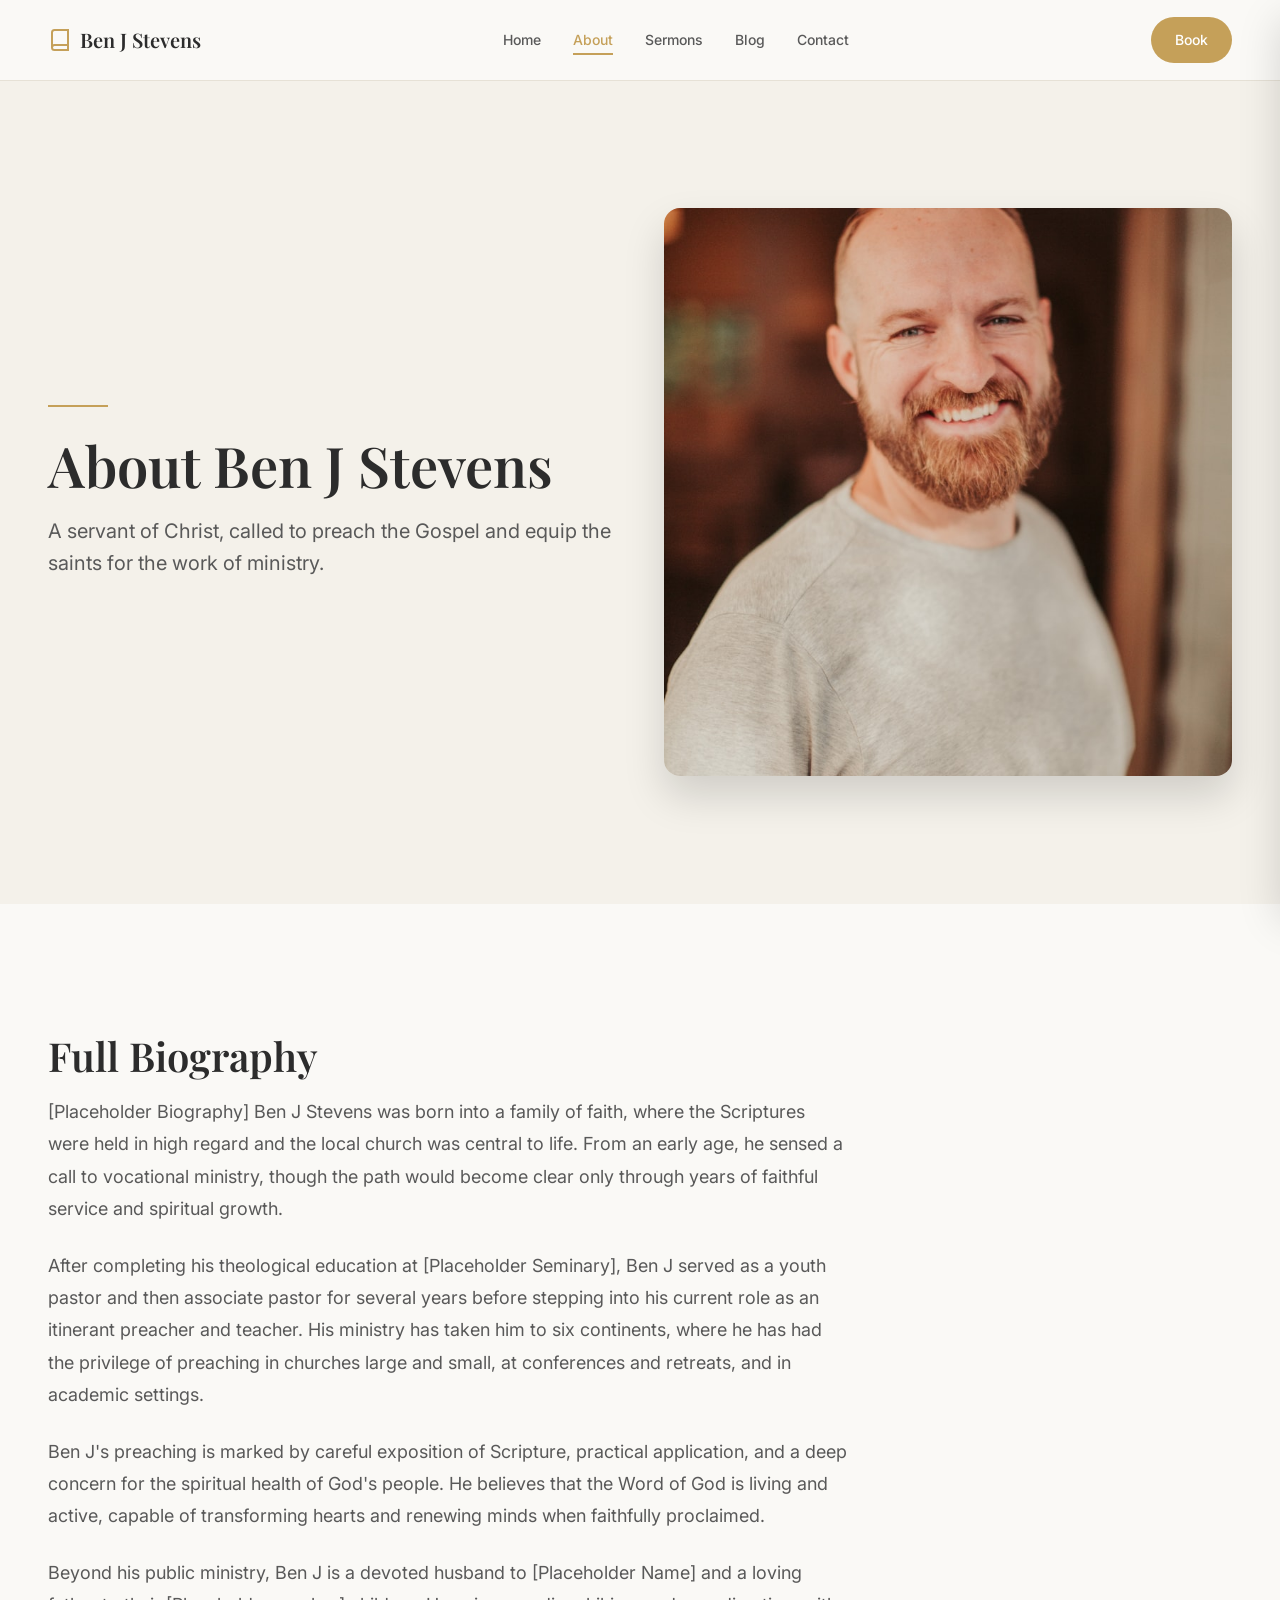
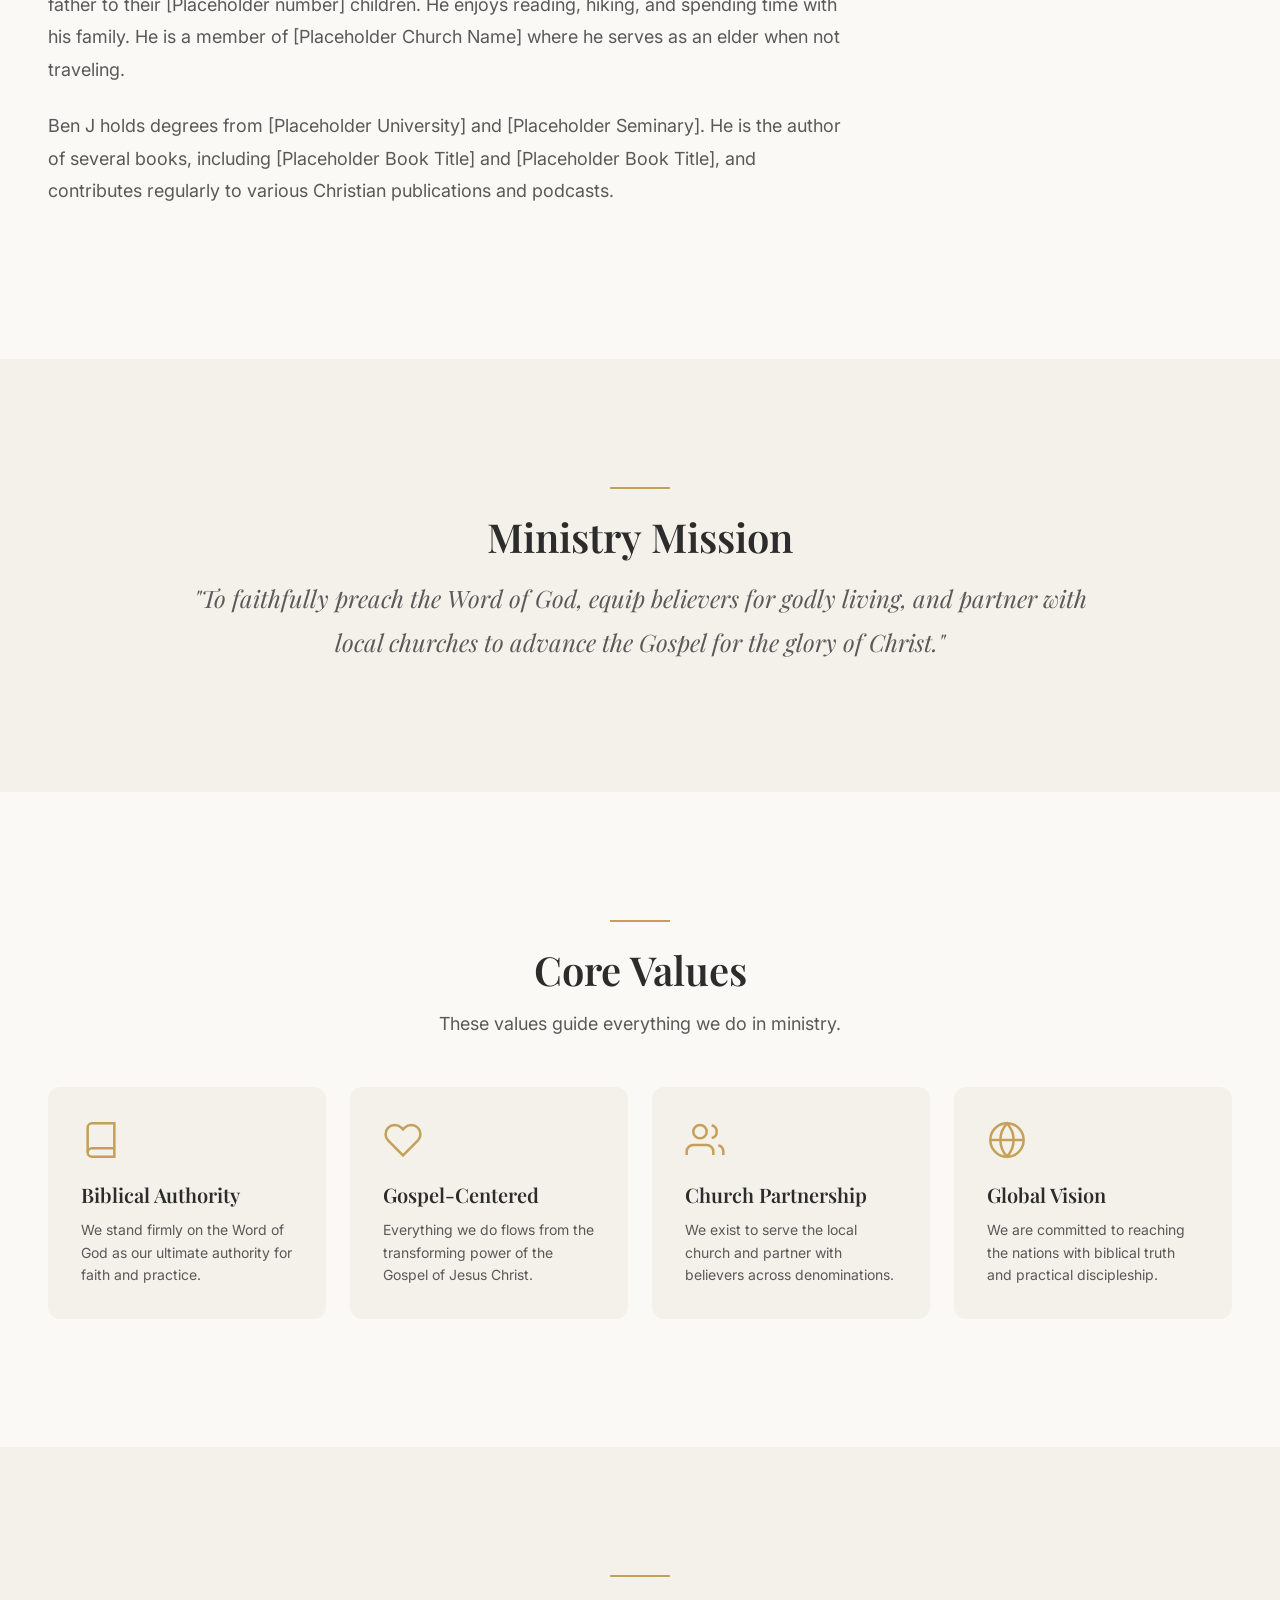
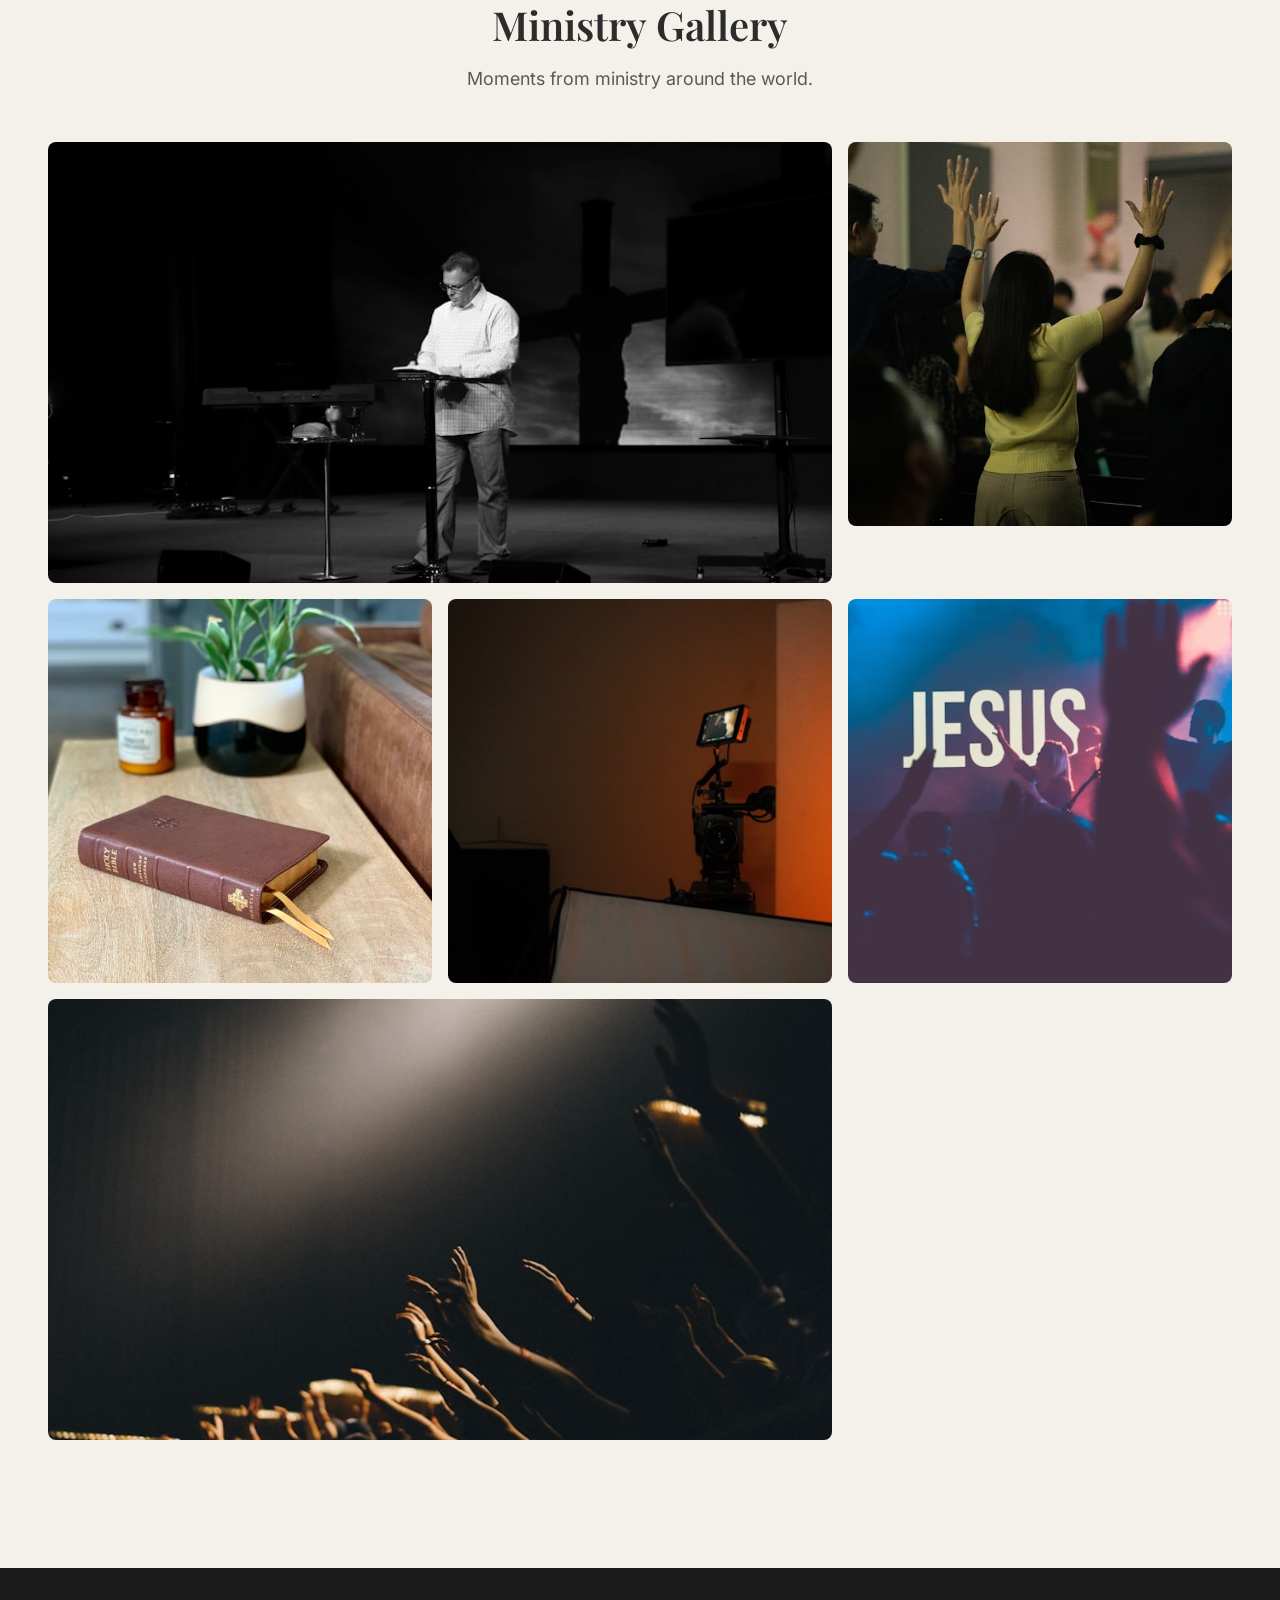
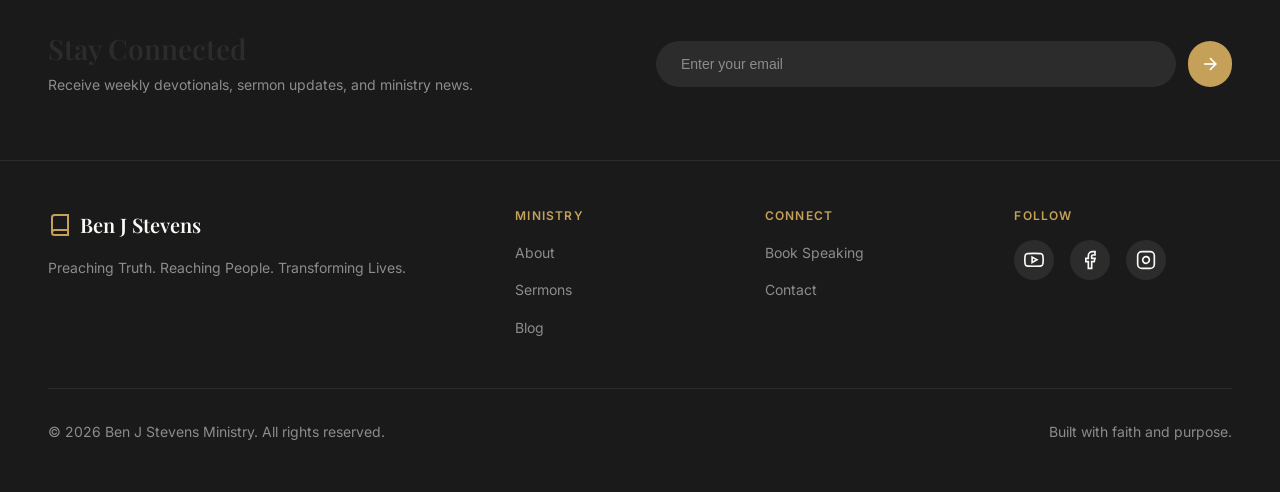
==== commit b3beb6a2: "Update about.html" ====
--- a/about.html
+++ b/about.html
@@ -30,7 +30,7 @@
                 <a href="contact.html" class="nav-link">Contact</a>
             </nav>
             
-            <a href="bookings.html" class="btn btn-primary btn-nav">Book Ben J</a>
+            <a href="bookings.html" class="btn btn-primary btn-nav">Book</a>
             
             <button class="mobile-menu-btn" id="mobile-menu-btn" aria-label="Open menu">
                 <svg viewBox="0 0 24 24" fill="none" stroke="currentColor" stroke-width="2">
@@ -57,7 +57,7 @@
                 <a href="sermons.html" class="mobile-nav-link">Sermons</a>
                 <a href="blog.html" class="mobile-nav-link">Blog</a>
                 <a href="contact.html" class="mobile-nav-link">Contact</a>
-                <a href="bookings.html" class="btn btn-primary btn-full">Book Ben J</a>
+                <a href="bookings.html" class="btn btn-primary btn-full">Book</a>
             </nav>
         </div>
     </div>
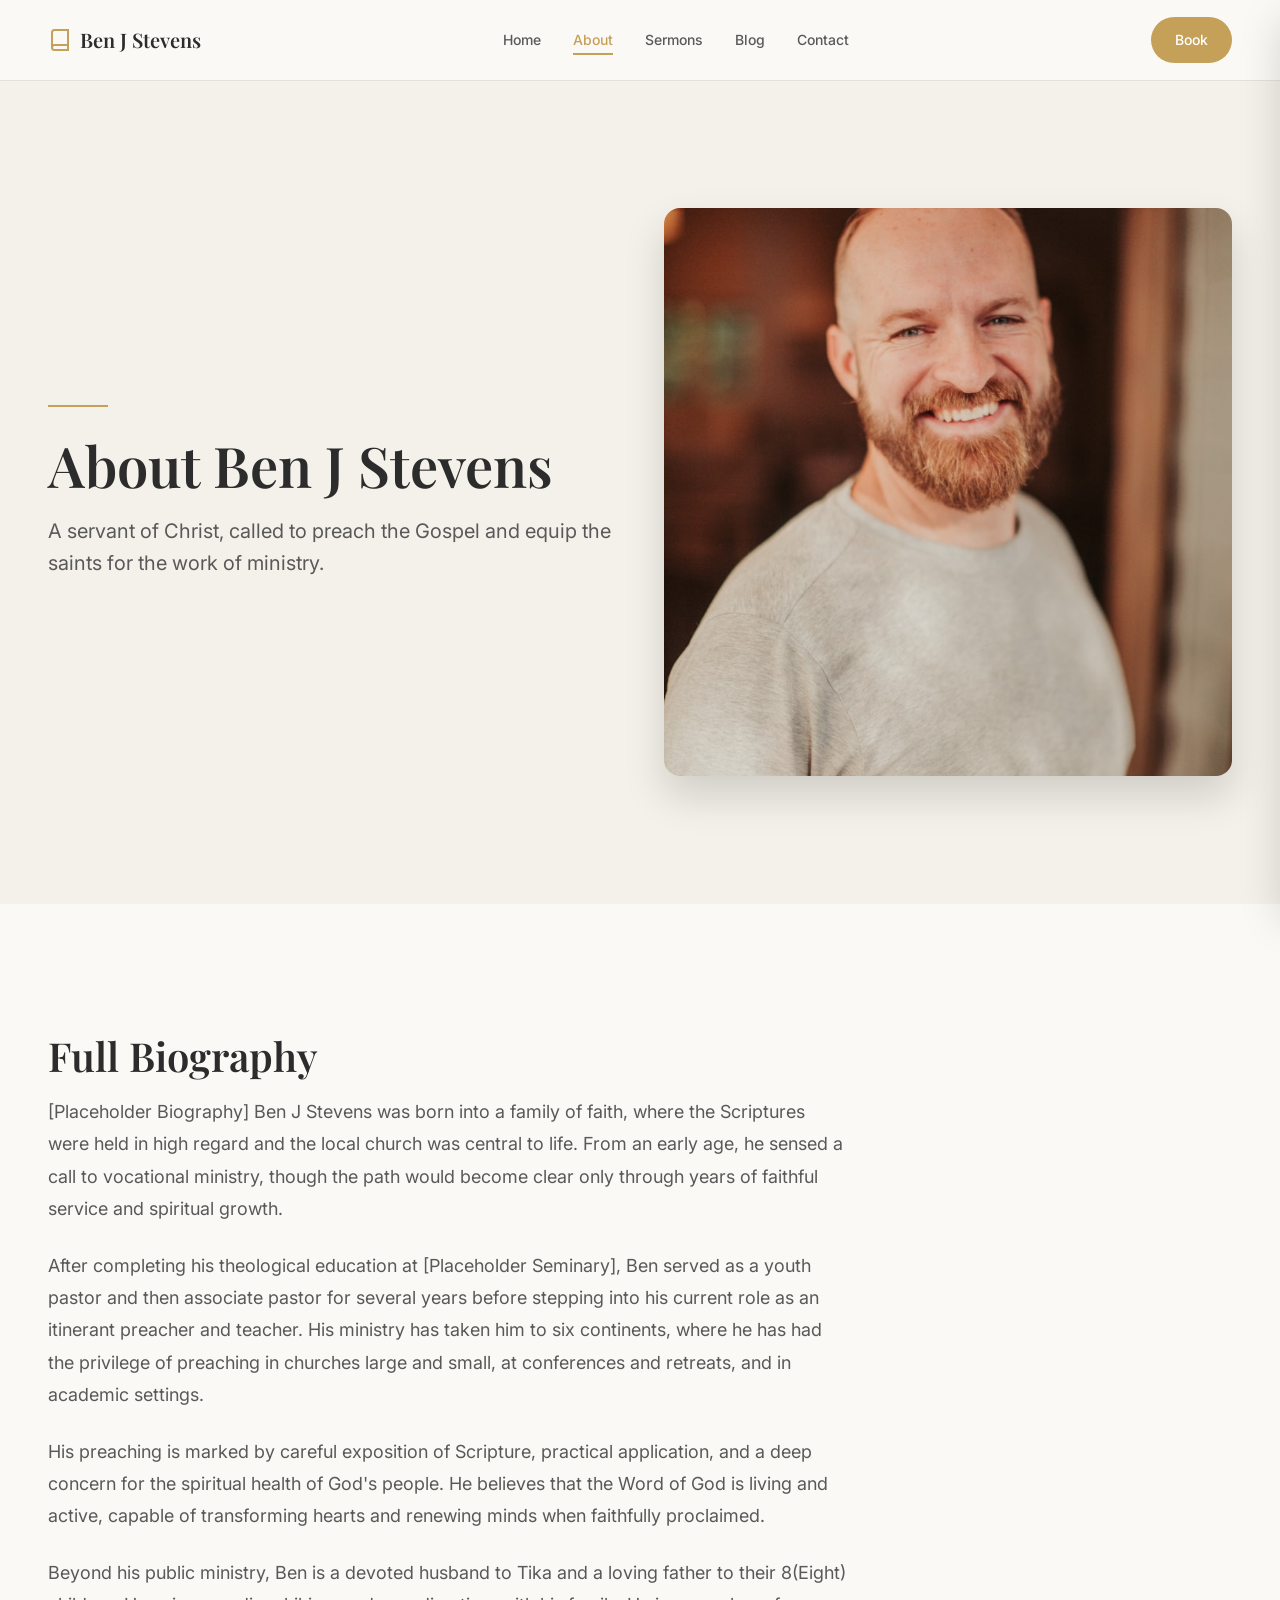
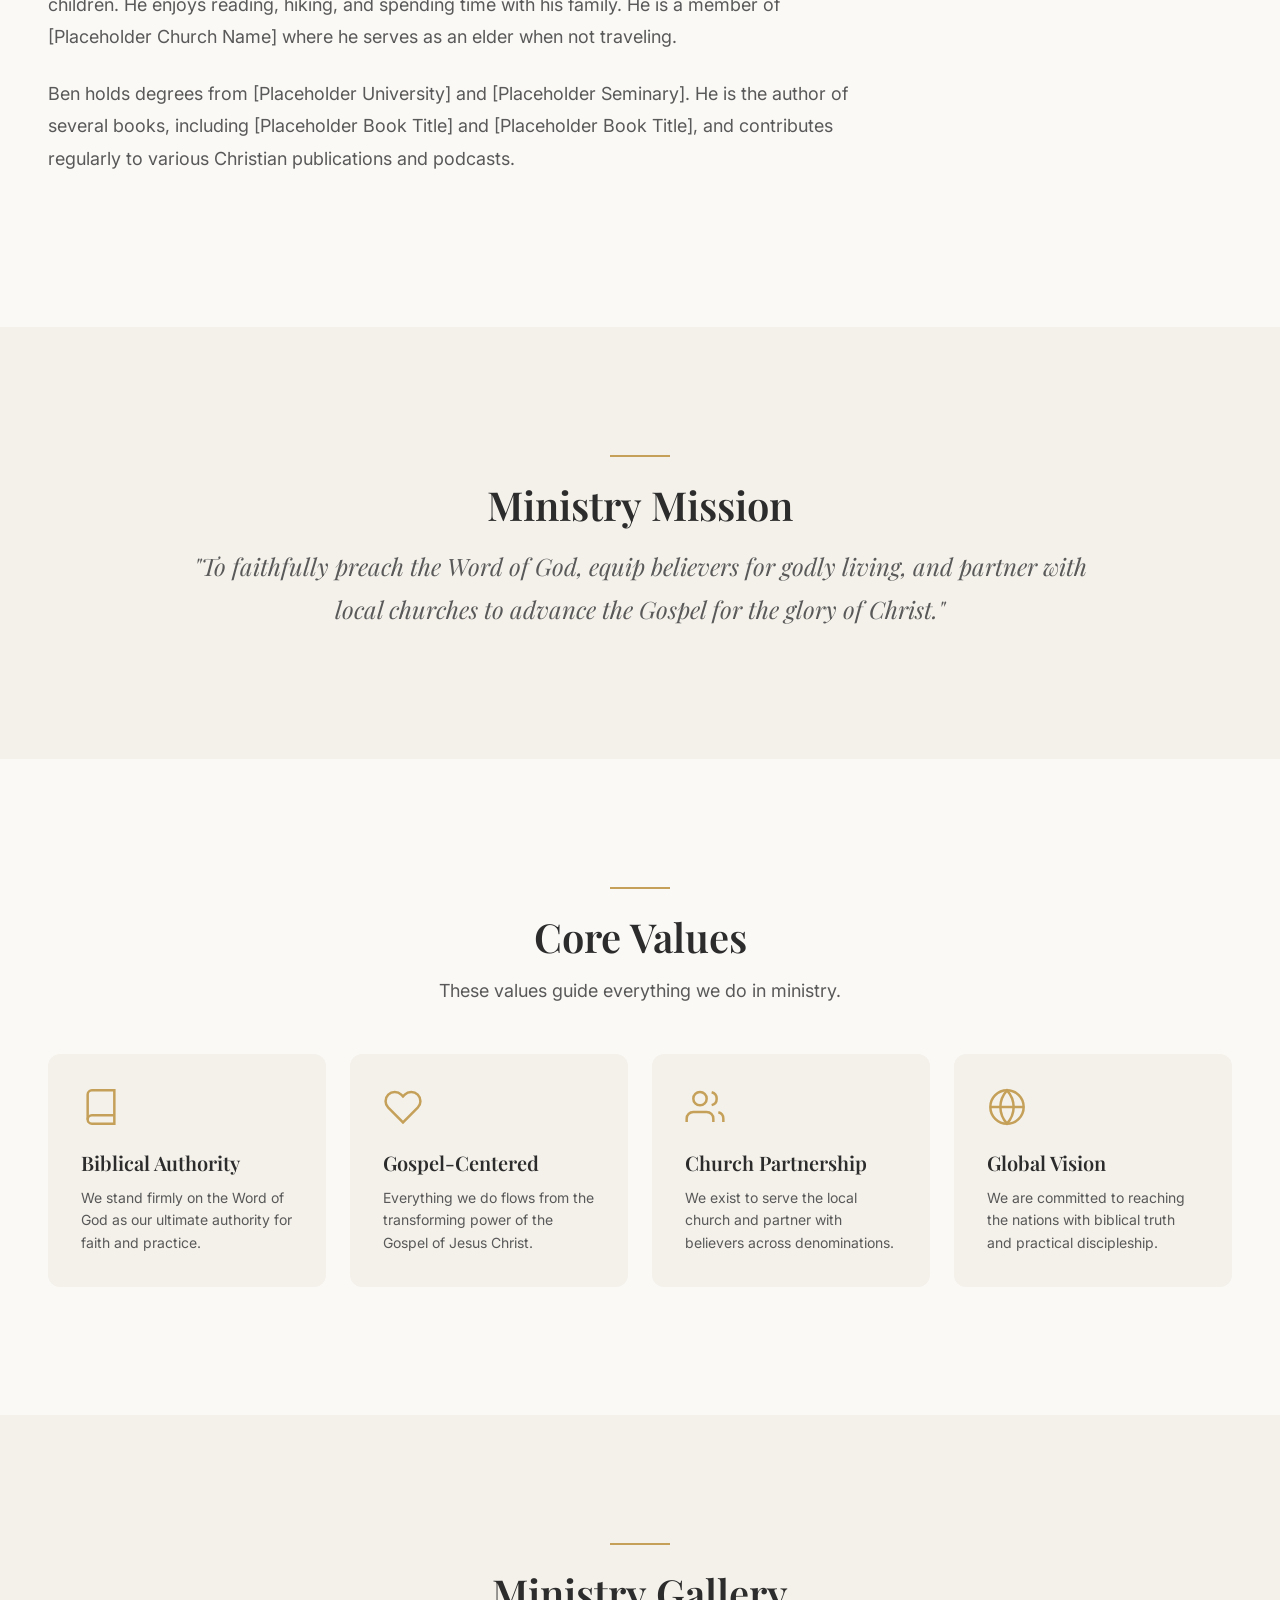
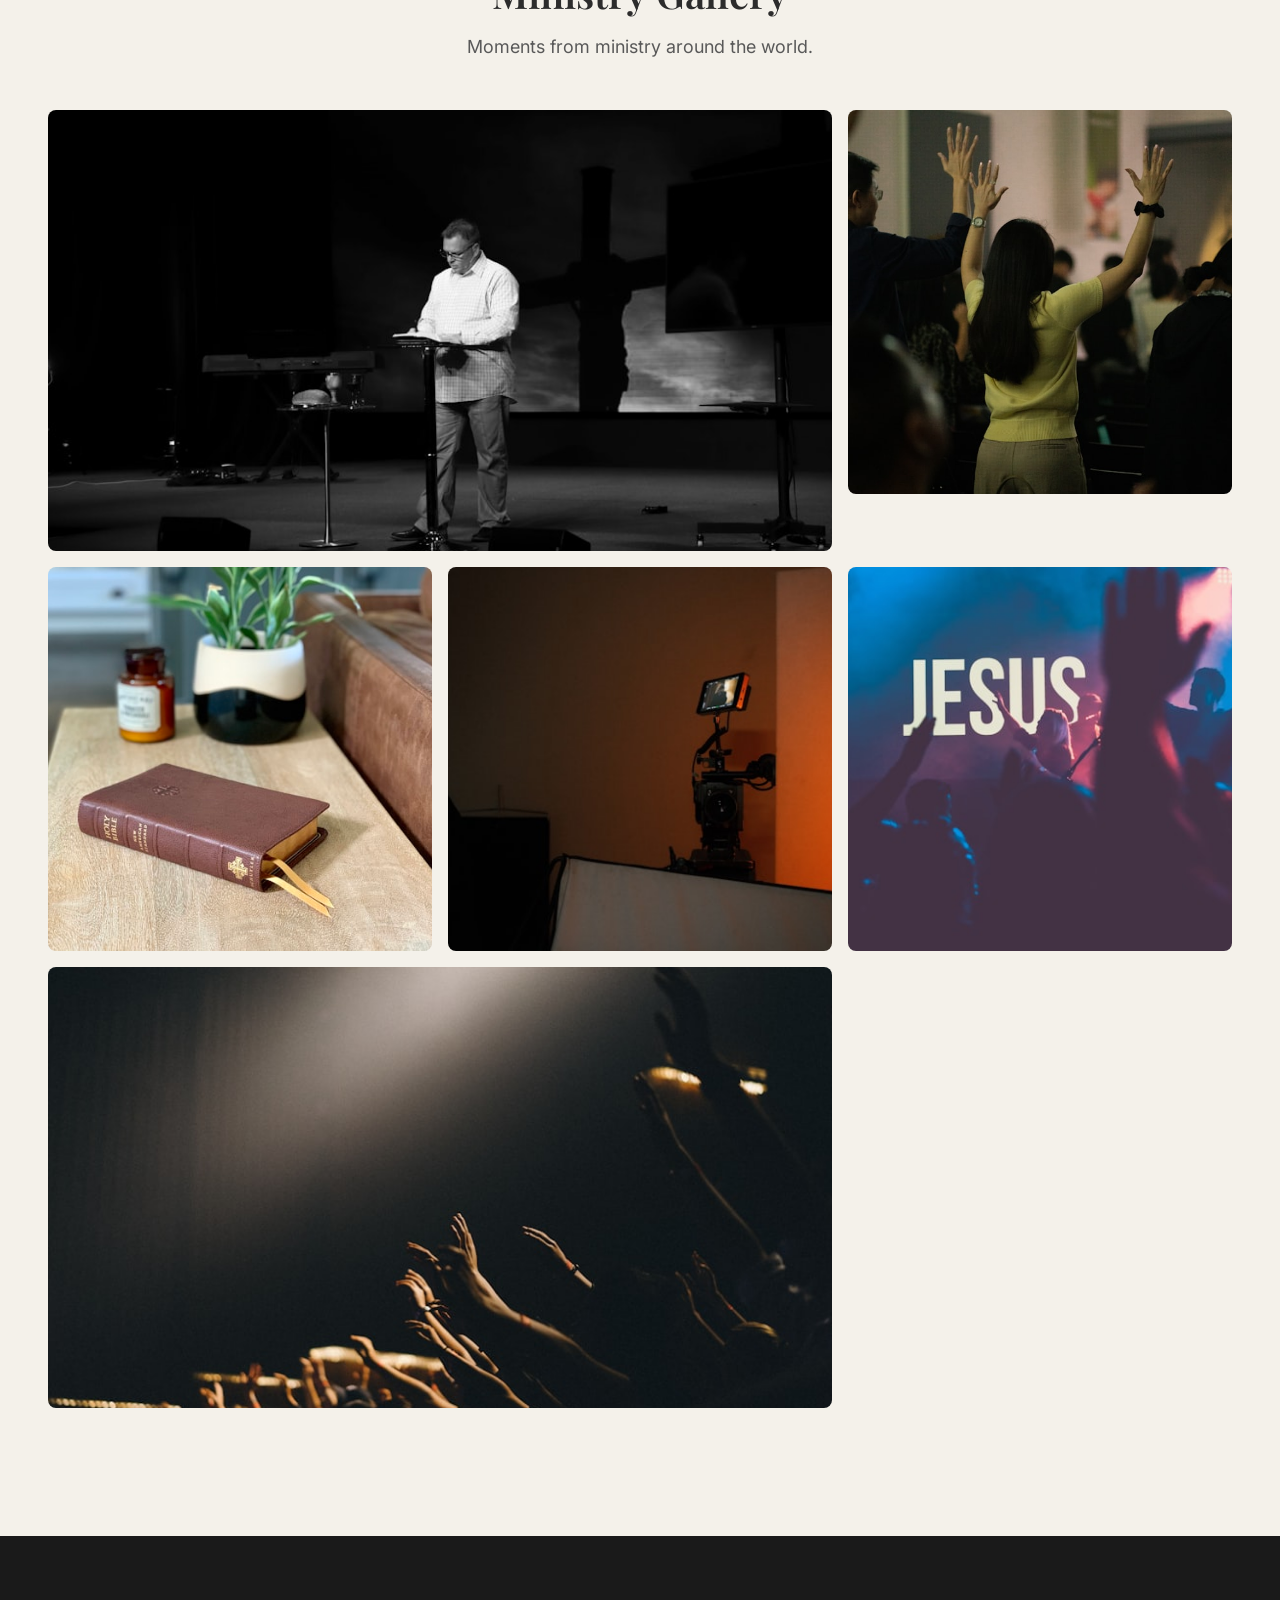
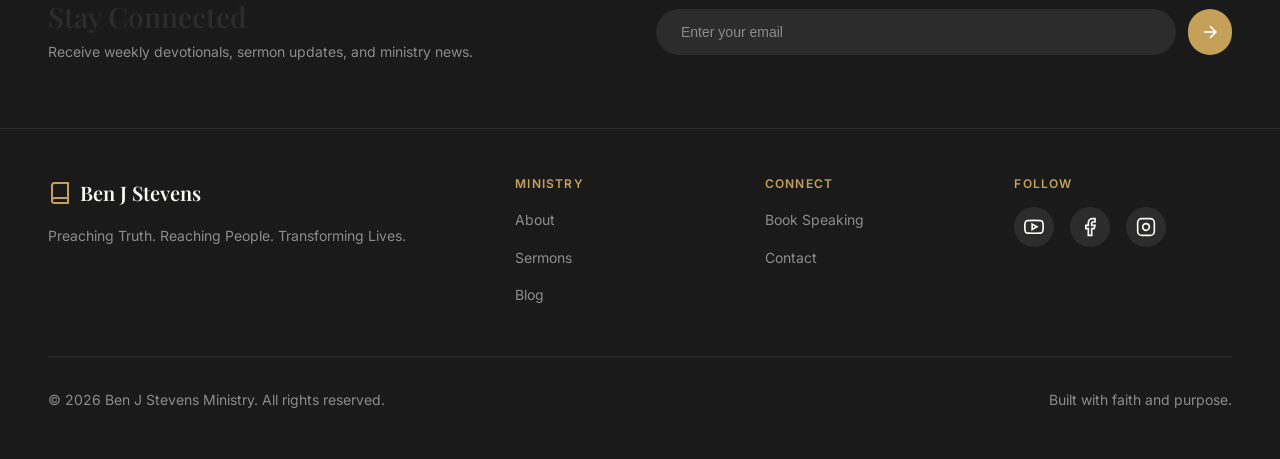
==== commit 4c675bda: "Update about.html" ====
--- a/about.html
+++ b/about.html
@@ -90,13 +90,13 @@
                     <div class="prose">
                         <p>[Placeholder Biography] Ben J Stevens was born into a family of faith, where the Scriptures were held in high regard and the local church was central to life. From an early age, he sensed a call to vocational ministry, though the path would become clear only through years of faithful service and spiritual growth.</p>
                         
-                        <p>After completing his theological education at [Placeholder Seminary], Ben J served as a youth pastor and then associate pastor for several years before stepping into his current role as an itinerant preacher and teacher. His ministry has taken him to six continents, where he has had the privilege of preaching in churches large and small, at conferences and retreats, and in academic settings.</p>
-                        
-                        <p>Ben J's preaching is marked by careful exposition of Scripture, practical application, and a deep concern for the spiritual health of God's people. He believes that the Word of God is living and active, capable of transforming hearts and renewing minds when faithfully proclaimed.</p>
-                        
-                        <p>Beyond his public ministry, Ben J is a devoted husband to [Placeholder Name] and a loving father to their [Placeholder number] children. He enjoys reading, hiking, and spending time with his family. He is a member of [Placeholder Church Name] where he serves as an elder when not traveling.</p>
-                        
-                        <p>Ben J holds degrees from [Placeholder University] and [Placeholder Seminary]. He is the author of several books, including [Placeholder Book Title] and [Placeholder Book Title], and contributes regularly to various Christian publications and podcasts.</p>
+                        <p>After completing his theological education at [Placeholder Seminary], Ben served as a youth pastor and then associate pastor for several years before stepping into his current role as an itinerant preacher and teacher. His ministry has taken him to six continents, where he has had the privilege of preaching in churches large and small, at conferences and retreats, and in academic settings.</p>
+                        
+                        <p>His preaching is marked by careful exposition of Scripture, practical application, and a deep concern for the spiritual health of God's people. He believes that the Word of God is living and active, capable of transforming hearts and renewing minds when faithfully proclaimed.</p>
+                        
+                        <p>Beyond his public ministry, Ben is a devoted husband to Tika and a loving father to their 8(Eight) children. He enjoys reading, hiking, and spending time with his family. He is a member of [Placeholder Church Name] where he serves as an elder when not traveling.</p>
+                        
+                        <p>Ben holds degrees from [Placeholder University] and [Placeholder Seminary]. He is the author of several books, including [Placeholder Book Title] and [Placeholder Book Title], and contributes regularly to various Christian publications and podcasts.</p>
                     </div>
                 </div>
             </div>
